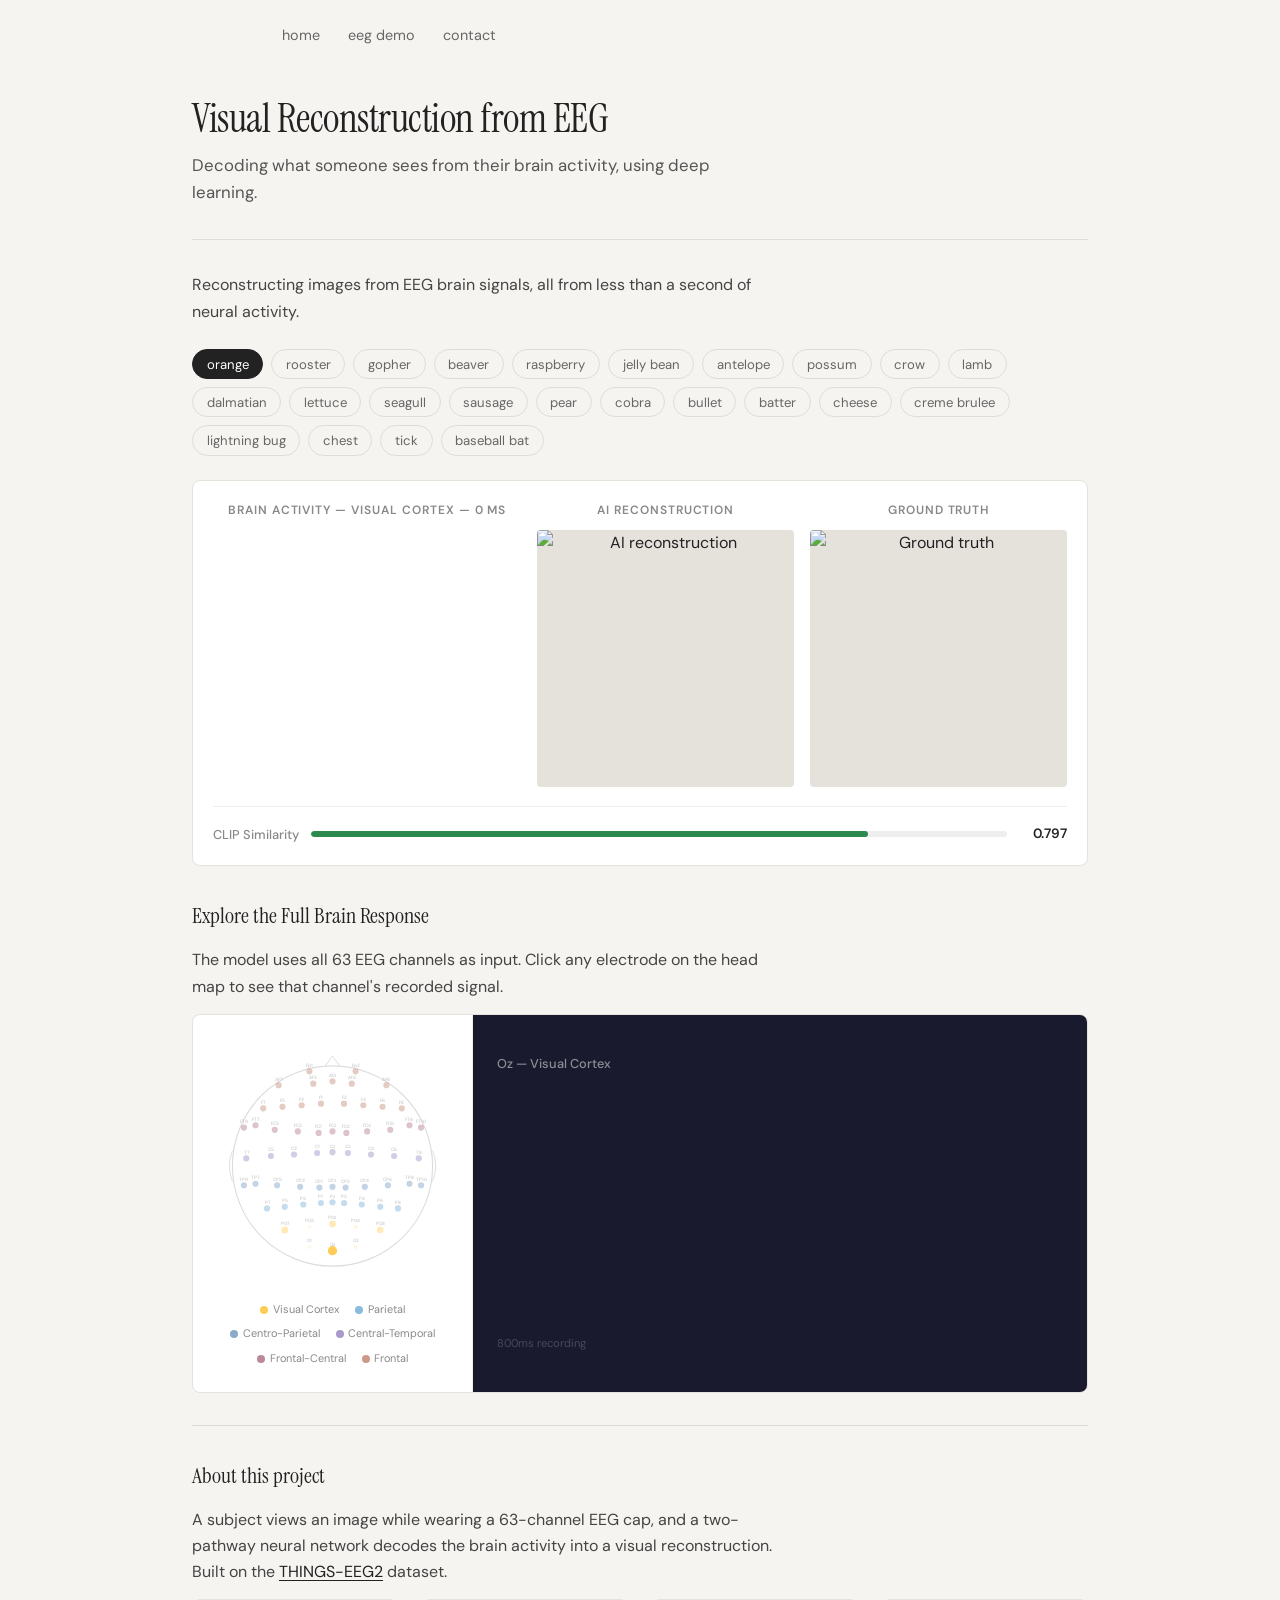
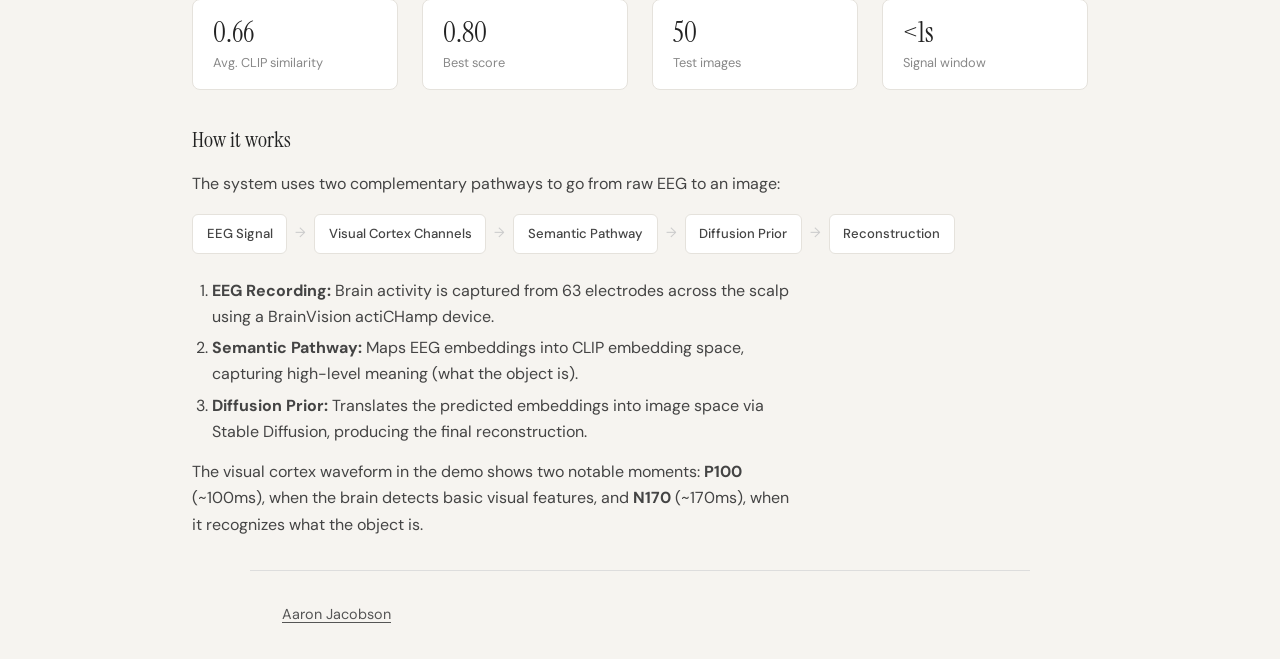
==== eeg-demo.html @ 0d5bb98f "Revert "Three-sentence intro: context and demo in one breath" This reverts commit fc81e423c2cfd35213" ====
<!DOCTYPE html>
<html lang="en">
<head>
  <meta charset="UTF-8">
  <meta name="viewport" content="width=device-width, initial-scale=1.0">
  <title>EEG Demo -- Aaron Jacobson</title>
  <link rel="stylesheet" href="style.css">
  <link rel="preconnect" href="https://fonts.googleapis.com">
  <link rel="preconnect" href="https://fonts.gstatic.com" crossorigin>
  <link href="https://fonts.googleapis.com/css2?family=Instrument+Serif&family=DM+Sans:wght@400;500;600&display=swap" rel="stylesheet">
  <style>
    main { max-width: 960px; }
    .eeg-intro { max-width: 560px; margin-bottom: 1.5rem; }
    .eeg-intro p { font-size: 1rem; color: #444; margin-bottom: 0.85rem; }
    .pipeline-label { font-family: "DM Sans", system-ui, sans-serif; font-size: 0.75rem; font-weight: 600; text-transform: uppercase; letter-spacing: 0.08em; color: #888; margin-bottom: 0.5rem; }
    .sample-nav { display: flex; gap: 0.5rem; flex-wrap: wrap; margin-bottom: 1.5rem; }
    .sample-btn { background: none; border: 1px solid #ddd; border-radius: 100px; padding: 0.35rem 0.85rem; font-family: "DM Sans", system-ui, sans-serif; font-size: 0.82rem; color: #666; cursor: pointer; transition: all 0.2s; }
    .sample-btn:hover { border-color: #aaa; color: #222; }
    .sample-btn.active { background: #222; border-color: #222; color: #fff; }
    .demo-card { background: #fff; border: 1px solid #e5e2dc; border-radius: 8px; padding: 1.25rem; margin-bottom: 1.5rem; }
    .demo-pipeline { display: grid; grid-template-columns: 1.2fr 1fr 1fr; gap: 1rem; align-items: start; }
    .demo-step { text-align: center; }
    .demo-step .pipeline-label { margin-bottom: 0.6rem; }
    .demo-step img { width: 100%; aspect-ratio: 1; object-fit: cover; border-radius: 4px; background: #e5e2dc; }
    .brain-canvas { width: 100%; height: 260px; display: block; border-radius: 4px; }
    .score-row { display: flex; align-items: center; gap: 0.75rem; margin-top: 1rem; padding-top: 1rem; border-top: 1px solid #eee; }
    .score-label { font-size: 0.8rem; font-weight: 500; color: #888; white-space: nowrap; }
    .score-bar-bg { flex: 1; height: 6px; background: #eee; border-radius: 3px; overflow: hidden; }
    .score-bar-fill { height: 100%; border-radius: 3px; transition: width 0.5s ease; }
    .score-value { font-size: 0.85rem; font-weight: 600; color: #222; font-variant-numeric: tabular-nums; min-width: 3rem; text-align: right; }
    .stats-row { display: flex; gap: 1.5rem; margin-bottom: 1.5rem; flex-wrap: wrap; }
    .stat-card { background: #fff; border: 1px solid #e5e2dc; border-radius: 8px; padding: 1rem 1.25rem; flex: 1; min-width: 140px; }
    .stat-number { font-family: "Instrument Serif", Georgia, serif; font-size: 1.75rem; color: #222; line-height: 1.2; }
    .stat-desc { font-size: 0.8rem; color: #888; margin-top: 0.15rem; }
    .pipeline-diagram { display: flex; align-items: center; gap: 0.5rem; margin: 1rem 0 1.5rem; flex-wrap: wrap; }
    .pipeline-node { background: #fff; border: 1px solid #e5e2dc; border-radius: 6px; padding: 0.5rem 0.85rem; font-size: 0.82rem; color: #444; font-weight: 500; }
    .pipeline-arrow { color: #ccc; font-size: 0.85rem; }

    /* Explorer flash transition */
    .explorer-card { transition: opacity 0.3s ease; }
    .explorer-card.flash { opacity: 0.5; }

    /* Explorer section */
    .explorer-card { background: #fff; border: 1px solid #e5e2dc; border-radius: 8px; overflow: hidden; }
    .explorer-layout { display: grid; grid-template-columns: 280px 1fr; min-height: 360px; }
    .explorer-head { padding: 1.5rem; display: flex; flex-direction: column; align-items: center; justify-content: center; border-right: 1px solid #eee; }
    .explorer-head svg { width: 100%; max-width: 240px; }
    .explorer-legend { margin-top: 1rem; display: flex; flex-wrap: wrap; gap: 0.4rem 1rem; justify-content: center; }
    .legend-item { display: flex; align-items: center; gap: 0.3rem; font-size: 0.68rem; color: #888; }
    .legend-dot { width: 8px; height: 8px; border-radius: 50%; display: inline-block; }
    .explorer-wave { background: #1a1a2e; padding: 1.25rem 1.5rem; display: flex; flex-direction: column; justify-content: center; }
    .explorer-wave-label { color: rgba(255,255,255,0.5); font-family: "DM Sans", system-ui, sans-serif; font-size: 0.8rem; font-weight: 500; margin-bottom: 0.75rem; }
    .explorer-wave-sub { color: rgba(255,255,255,0.2); font-size: 0.7rem; margin-top: 0.5rem; }
    .electrode-dot { cursor: pointer; transition: all 0.15s; }
    .electrode-label-svg { font-family: "DM Sans", system-ui, sans-serif; font-size: 6px; fill: #bbb; pointer-events: none; text-anchor: middle; }

    @media (max-width: 700px) { .explorer-layout { grid-template-columns: 1fr; } .explorer-head { border-right: none; border-bottom: 1px solid #eee; } }
    @media (max-width: 600px) { .demo-pipeline { grid-template-columns: 1fr; gap: 1.25rem; } .stats-row { gap: 0.75rem; } }
  </style>
</head>
<body>

  <header>
    <nav>
      <a href="/">home</a>
      <a href="/eeg-demo">eeg demo</a>
      <a href="/contact">contact</a>
    </nav>
  </header>

  <main>
    <section class="project-header">
      <h1>Visual Reconstruction from EEG</h1>
      <p class="project-subtitle">Decoding what someone sees from their brain activity, using deep learning.</p>
    </section>

    <hr>

    <section class="project-body">
      <p class="project-subtitle" style="margin-bottom:1.5rem">
        Reconstructing images from EEG brain signals, all from less than a second of neural activity.
      </p>

      <div class="sample-nav" id="sampleNav"></div>

      <div class="demo-card">
        <div class="demo-pipeline">
          <div class="demo-step">
            <div class="pipeline-label">Brain Activity &mdash; Visual Cortex &mdash; <span id="playback-time">0 ms</span></div>
            <canvas class="brain-canvas" id="eegCanvas"></canvas>
          </div>
          <div class="demo-step">
            <div class="pipeline-label">AI Reconstruction</div>
            <img id="recon" src="" alt="AI reconstruction">
          </div>
          <div class="demo-step">
            <div class="pipeline-label">Ground Truth</div>
            <img id="gt" src="" alt="Ground truth">
          </div>
        </div>
        <div class="score-row">
          <span class="score-label">CLIP Similarity</span>
          <div class="score-bar-bg"><div class="score-bar-fill" id="scoreBar"></div></div>
          <span class="score-value" id="scoreValue">0.000</span>
        </div>
      </div>

      <h2>Explore the Full Brain Response</h2>
      <p>The model uses all 63 EEG channels as input. Click any electrode on the head map to see that channel's recorded signal.</p>

      <div class="explorer-card">
        <div class="explorer-layout">
          <div class="explorer-head">
            <svg viewBox="0 0 300 320" id="headSvg"></svg>
            <div class="explorer-legend">
              <div class="legend-item"><span class="legend-dot" style="background:#ffcc56"></span>Visual Cortex</div>
              <div class="legend-item"><span class="legend-dot" style="background:#88bbdd"></span>Parietal</div>
              <div class="legend-item"><span class="legend-dot" style="background:#88aacc"></span>Centro-Parietal</div>
              <div class="legend-item"><span class="legend-dot" style="background:#aa99cc"></span>Central-Temporal</div>
              <div class="legend-item"><span class="legend-dot" style="background:#bb8899"></span>Frontal-Central</div>
              <div class="legend-item"><span class="legend-dot" style="background:#cc9988"></span>Frontal</div>
            </div>
          </div>
          <div class="explorer-wave">
            <div class="explorer-wave-label" id="explorerLabel">Oz &mdash; Visual Cortex</div>
            <canvas id="explorerCanvas" style="width:100%;height:240px;"></canvas>
            <div class="explorer-wave-sub">800ms recording</div>
          </div>
        </div>
      </div>

      <hr>

      <h2>About this project</h2>
      <p>
        A subject views an image while wearing a 63-channel EEG cap, and a
        two-pathway neural network decodes the brain activity into a visual
        reconstruction. Built on the
        <a href="https://www.sciencedirect.com/science/article/pii/S1053811922008758">THINGS-EEG2</a> dataset.
      </p>

      <div class="stats-row">
        <div class="stat-card"><div class="stat-number">0.66</div><div class="stat-desc">Avg. CLIP similarity</div></div>
        <div class="stat-card"><div class="stat-number">0.80</div><div class="stat-desc">Best score</div></div>
        <div class="stat-card"><div class="stat-number">50</div><div class="stat-desc">Test images</div></div>
        <div class="stat-card"><div class="stat-number">&lt;1s</div><div class="stat-desc">Signal window</div></div>
      </div>

      <h2>How it works</h2>
      <p>The system uses two complementary pathways to go from raw EEG to an image:</p>
      <div class="pipeline-diagram">
        <span class="pipeline-node">EEG Signal</span>
        <span class="pipeline-arrow">&rarr;</span>
        <span class="pipeline-node">Visual Cortex Channels</span>
        <span class="pipeline-arrow">&rarr;</span>
        <span class="pipeline-node">Semantic Pathway</span>
        <span class="pipeline-arrow">&rarr;</span>
        <span class="pipeline-node">Diffusion Prior</span>
        <span class="pipeline-arrow">&rarr;</span>
        <span class="pipeline-node">Reconstruction</span>
      </div>
      <ol>
        <li><strong>EEG Recording:</strong> Brain activity is captured from 63 electrodes across the scalp using a BrainVision actiCHamp device.</li>
        <li><strong>Semantic Pathway:</strong> Maps EEG embeddings into CLIP embedding space, capturing high-level meaning (what the object is).</li>
        <li><strong>Diffusion Prior:</strong> Translates the predicted embeddings into image space via Stable Diffusion, producing the final reconstruction.</li>
      </ol>

      <p>
        The visual cortex waveform in the demo shows two notable moments:
        <strong>P100</strong> (~100ms), when the brain detects basic visual features,
        and <strong>N170</strong> (~170ms), when it recognizes what the object is.
      </p>

    </section>
  </main>

  <footer>
    <p><a href="/">Aaron Jacobson</a></p>
  </footer>

  <script>
    // ===== Sample data =====
    const REPO = "https://raw.githubusercontent.com/aaronjj908/eeg-demo/main/top50_1000";
    const samples = [
      { idx:"124", cat:"orange",     score:0.797, gtFile:"idx124_orange_GT.png",     reconFile:"idx124_orange_top1_clip0.797_sub-04.png" },
      { idx:"151", cat:"rooster",    score:0.794, gtFile:"idx151_rooster_GT.png",    reconFile:"idx151_rooster_top1_clip0.794_sub-01.png" },
      { idx:"086", cat:"gopher",     score:0.776, gtFile:"idx086_gopher_GT.png",     reconFile:"idx086_gopher_top1_clip0.776_sub-09.png" },
      { idx:"011", cat:"beaver",     score:0.757, gtFile:"idx011_beaver_GT.png",     reconFile:"idx011_beaver_top1_clip0.757_sub-05.png" },
      { idx:"147", cat:"raspberry",  score:0.752, gtFile:"idx147_raspberry_GT.png",  reconFile:"idx147_raspberry_top1_clip0.752_sub-08.png" },
      { idx:"100", cat:"jelly bean", score:0.743, gtFile:"idx100_jelly_bean_GT.png", reconFile:"idx100_jelly_bean_top1_clip0.743_sub-03.png" },
      { idx:"001", cat:"antelope",   score:0.743, gtFile:"idx001_antelope_GT.png",   reconFile:"idx001_antelope_top1_clip0.743_sub-09.png" },
      { idx:"141", cat:"possum",     score:0.742, gtFile:"idx141_possum_GT.png",     reconFile:"idx141_possum_top1_clip0.742_sub-04.png" },
      { idx:"057", cat:"crow",       score:0.731, gtFile:"idx057_crow_GT.png",       reconFile:"idx057_crow_top1_clip0.731_sub-01.png" },
      { idx:"105", cat:"lamb",       score:0.729, gtFile:"idx105_lamb_GT.png",       reconFile:"idx105_lamb_top1_clip0.729_sub-01.png" },
      { idx:"062", cat:"dalmatian",  score:0.713, gtFile:"idx062_dalmatian_GT.png",  reconFile:"idx062_dalmatian_top1_clip0.713_sub-04.png" },
      { idx:"108", cat:"lettuce",    score:0.706, gtFile:"idx108_lettuce_GT.png",    reconFile:"idx108_lettuce_top1_clip0.706_sub-03.png" },
      { idx:"160", cat:"seagull",    score:0.702, gtFile:"idx160_seagull_GT.png",    reconFile:"idx160_seagull_top1_clip0.702_sub-04.png" },
      { idx:"156", cat:"sausage",    score:0.697, gtFile:"idx156_sausage_GT.png",    reconFile:"idx156_sausage_top1_clip0.697_sub-03.png" },
      { idx:"130", cat:"pear",       score:0.693, gtFile:"idx130_pear_GT.png",       reconFile:"idx130_pear_top1_clip0.693_sub-04.png" },
      { idx:"045", cat:"cobra",      score:0.686, gtFile:"idx045_cobra_GT.png",      reconFile:"idx045_cobra_top1_clip0.686_sub-08.png" },
      { idx:"025", cat:"bullet",     score:0.684, gtFile:"idx025_bullet_GT.png",     reconFile:"idx025_bullet_top1_clip0.684_sub-03.png" },
      { idx:"010", cat:"batter",     score:0.679, gtFile:"idx010_batter_GT.png",     reconFile:"idx010_batter_top1_clip0.679_sub-04.png" },
      { idx:"037", cat:"cheese",     score:0.679, gtFile:"idx037_cheese_GT.png",     reconFile:"idx037_cheese_top1_clip0.679_sub-10.png" },
      { idx:"053", cat:"creme brulee", score:0.669, gtFile:"idx053_creme_brulee_GT.png", reconFile:"idx053_creme_brulee_top1_clip0.669_sub-08.png" },
      { idx:"109", cat:"lightning bug", score:0.662, gtFile:"idx109_lightning_bug_GT.png", reconFile:"idx109_lightning_bug_top1_clip0.662_sub-01.png" },
      { idx:"039", cat:"chest",       score:0.623, gtFile:"idx039_chest2_GT.png",      reconFile:"idx039_chest2_top1_clip0.623_sub-10.png" },
      { idx:"182", cat:"tick",        score:0.608, gtFile:"idx182_tick_GT.png",        reconFile:"idx182_tick_top1_clip0.608_sub-08.png" },
      { idx:"005", cat:"baseball bat", score:0.568, gtFile:"idx005_baseball_bat_GT.png", reconFile:"idx005_baseball_bat_top1_clip0.568_sub-07.png" },
    ];

    // ===== All 63 channels =====
    const ALL_CH = [
      {n:"Fp1",x:120,y:42,r:"Frontal"},{n:"Fp2",x:180,y:42,r:"Frontal"},
      {n:"AF7",x:80,y:60,r:"Frontal"},{n:"AF3",x:125,y:58,r:"Frontal"},{n:"AFz",x:150,y:55,r:"Frontal"},{n:"AF4",x:175,y:58,r:"Frontal"},{n:"AF8",x:220,y:60,r:"Frontal"},
      {n:"F7",x:60,y:90,r:"Frontal"},{n:"F5",x:85,y:88,r:"Frontal"},{n:"F3",x:110,y:86,r:"Frontal"},{n:"F1",x:135,y:84,r:"Frontal"},{n:"F2",x:165,y:84,r:"Frontal"},{n:"F4",x:190,y:86,r:"Frontal"},{n:"F6",x:215,y:88,r:"Frontal"},{n:"F8",x:240,y:90,r:"Frontal"},
      {n:"FT9",x:35,y:115,r:"Frontal-Central"},{n:"FT7",x:50,y:112,r:"Frontal-Central"},{n:"FC5",x:75,y:118,r:"Frontal-Central"},{n:"FC3",x:105,y:120,r:"Frontal-Central"},{n:"FC1",x:132,y:122,r:"Frontal-Central"},{n:"FCz",x:150,y:120,r:"Frontal-Central"},{n:"FC2",x:168,y:122,r:"Frontal-Central"},{n:"FC4",x:195,y:120,r:"Frontal-Central"},{n:"FC6",x:225,y:118,r:"Frontal-Central"},{n:"FT8",x:250,y:112,r:"Frontal-Central"},{n:"FT10",x:265,y:115,r:"Frontal-Central"},
      {n:"T7",x:38,y:155,r:"Central-Temporal"},{n:"C5",x:70,y:152,r:"Central-Temporal"},{n:"C3",x:100,y:150,r:"Central-Temporal"},{n:"C1",x:130,y:148,r:"Central-Temporal"},{n:"Cz",x:150,y:147,r:"Central-Temporal"},{n:"C2",x:170,y:148,r:"Central-Temporal"},{n:"C4",x:200,y:150,r:"Central-Temporal"},{n:"C6",x:230,y:152,r:"Central-Temporal"},{n:"T8",x:262,y:155,r:"Central-Temporal"},
      {n:"TP9",x:35,y:190,r:"Centro-Parietal"},{n:"TP7",x:50,y:188,r:"Centro-Parietal"},{n:"CP5",x:78,y:190,r:"Centro-Parietal"},{n:"CP3",x:108,y:192,r:"Centro-Parietal"},{n:"CP1",x:133,y:193,r:"Centro-Parietal"},{n:"CPz",x:150,y:192,r:"Centro-Parietal"},{n:"CP2",x:167,y:193,r:"Centro-Parietal"},{n:"CP4",x:192,y:192,r:"Centro-Parietal"},{n:"CP6",x:222,y:190,r:"Centro-Parietal"},{n:"TP8",x:250,y:188,r:"Centro-Parietal"},{n:"TP10",x:265,y:190,r:"Centro-Parietal"},
      {n:"P7",x:65,y:220,r:"Parietal"},{n:"P5",x:88,y:218,r:"Parietal"},{n:"P3",x:112,y:215,r:"Parietal"},{n:"P1",x:135,y:213,r:"Parietal"},{n:"Pz",x:150,y:212,r:"Parietal"},{n:"P2",x:165,y:213,r:"Parietal"},{n:"P4",x:188,y:215,r:"Parietal"},{n:"P6",x:212,y:218,r:"Parietal"},{n:"P8",x:235,y:220,r:"Parietal"},
      {n:"PO7",x:88,y:248,r:"Visual Cortex"},{n:"PO3",x:120,y:244,r:"Visual Cortex"},{n:"POz",x:150,y:240,r:"Visual Cortex"},{n:"PO4",x:180,y:244,r:"Visual Cortex"},{n:"PO8",x:212,y:248,r:"Visual Cortex"},
      {n:"O1",x:120,y:270,r:"Visual Cortex"},{n:"Oz",x:150,y:275,r:"Visual Cortex"},{n:"O2",x:180,y:270,r:"Visual Cortex"}
    ];
    const RC={"Frontal":"#cc9988","Frontal-Central":"#bb8899","Central-Temporal":"#aa99cc","Centro-Parietal":"#88aacc","Parietal":"#88bbdd","Visual Cortex":"#ffcc56"};
    const vcChannels = ALL_CH.filter(c=>c.r==="Visual Cortex");

    // ===== Real EEG data =====
    let eegData = null; // loaded async
    let chNames = []; // channel name order from JSON

    // Interpolate real data: given channel index and fractional position (0-1), return value
    function getSignal(sampleIdx, chIdx, frac) {
      if (!eegData) return 0;
      const s = samples[currentSample];
      const data = eegData.samples[String(parseInt(s.idx))];
      if (!data || !data[chIdx]) return 0;
      const arr = data[chIdx];
      const pos = frac * (arr.length - 1);
      const i = Math.floor(pos);
      const t = pos - i;
      if (i >= arr.length - 1) return arr[arr.length - 1];
      return arr[i] * (1 - t) + arr[i + 1] * t;
    }

    // Get signal by channel name
    function getSignalByName(chName, frac) {
      const idx = chNames.indexOf(chName);
      if (idx === -1) return 0;
      return getSignal(currentSample, idx, frac);
    }

    // Find max amplitude across a sample for normalization
    function getMaxAmp(sampleIdx) {
      const s = samples[sampleIdx];
      if (!eegData || !eegData.samples[String(parseInt(s.idx))]) return 1;
      const data = eegData.samples[String(parseInt(s.idx))];
      let max = 0;
      for (let ch = 0; ch < data.length; ch++) {
        for (let i = 0; i < data[ch].length; i++) {
          max = Math.max(max, Math.abs(data[ch][i]));
        }
      }
      return max || 1;
    }

    function scoreColor(s){return s>=.7?"#2d8a4e":s>=.5?"#b58a1b":"#c0392b";}

    // ===== Sample nav + state =====
    let currentSample=0, playbackStart=0;
    const nav=document.getElementById("sampleNav");
    samples.forEach((s,i)=>{const btn=document.createElement("button");btn.className="sample-btn";btn.textContent=s.cat;btn.onclick=()=>showSample(i);nav.appendChild(btn);});

    function showSample(index){
      currentSample=index; playbackStart=0; // restart playback
      const s=samples[index];
      document.getElementById("recon").src=`${REPO}/${s.reconFile}`;
      document.getElementById("gt").src=`${REPO}/${s.gtFile}`;
      document.getElementById("scoreValue").textContent=s.score.toFixed(3);
      const bar=document.getElementById("scoreBar");bar.style.width=Math.round(s.score*100)+"%";bar.style.background=scoreColor(s.score);
      document.querySelectorAll(".sample-btn").forEach((b,i)=>b.classList.toggle("active",i===index));
      // Flash explorer card
      const card=document.querySelector(".explorer-card");
      card.classList.add("flash");
      setTimeout(()=>card.classList.remove("flash"),300);
    }
    showSample(0);

    // ===== Playback canvas (visual cortex) =====
    const cv=document.getElementById('eegCanvas');
    const timeLabel=document.getElementById('playback-time');
    const PLAY_DUR=2500, PAUSE_DUR=1500;

    // ===== Explorer =====
    const cvExp=document.getElementById('explorerCanvas');
    const expLabel=document.getElementById('explorerLabel');
    let activeElectrode="Oz";

    // Build head SVG
    const svg=document.getElementById('headSvg');
    const ns="http://www.w3.org/2000/svg";
    [{tag:"circle",a:{cx:150,cy:165,r:130,fill:"none",stroke:"#ddd","stroke-width":1.5}},
     {tag:"path",a:{d:"M140 36 L150 22 L160 36",fill:"none",stroke:"#ddd","stroke-width":1.2}},
     {tag:"path",a:{d:"M20 145 Q12 165 20 185",fill:"none",stroke:"#ddd","stroke-width":1.2}},
     {tag:"path",a:{d:"M280 145 Q288 165 280 185",fill:"none",stroke:"#ddd","stroke-width":1.2}}
    ].forEach(e=>{const el=document.createElementNS(ns,e.tag);Object.entries(e.a).forEach(([k,v])=>el.setAttribute(k,v));svg.appendChild(el);});

    ALL_CH.forEach(ch=>{
      const dot=document.createElementNS(ns,"circle");
      dot.setAttribute("cx",ch.x);dot.setAttribute("cy",ch.y);
      dot.setAttribute("r",ch.n===activeElectrode?6:4);
      dot.setAttribute("fill",RC[ch.r]);
      dot.setAttribute("opacity",ch.n===activeElectrode?"1":"0.5");
      dot.classList.add("electrode-dot");dot.dataset.name=ch.n;dot.dataset.region=ch.r;
      dot.addEventListener("mouseenter",()=>{if(ch.n!==activeElectrode){dot.setAttribute("r","5.5");dot.setAttribute("opacity","0.85");}});
      dot.addEventListener("mouseleave",()=>{if(ch.n!==activeElectrode){dot.setAttribute("r","4");dot.setAttribute("opacity","0.5");}});
      dot.addEventListener("click",()=>{
        activeElectrode=ch.n;expLabel.innerHTML=`${ch.n} &mdash; ${ch.r}`;
        svg.querySelectorAll('.electrode-dot').forEach(d=>{const a=d.dataset.name===ch.n;d.setAttribute("r",a?6:4);d.setAttribute("opacity",a?"1":"0.5");});
      });
      svg.appendChild(dot);
      const lbl=document.createElementNS(ns,"text");lbl.setAttribute("x",ch.x);lbl.setAttribute("y",ch.y-6);lbl.classList.add("electrode-label-svg");lbl.textContent=ch.n;svg.appendChild(lbl);
    });

    // Pulse visual cortex dots
    (function pulse(now){const t=now/1000;svg.querySelectorAll('.electrode-dot').forEach(d=>{
      if(d.dataset.region==="Visual Cortex"&&d.dataset.name!==activeElectrode){
        d.setAttribute("r",3.5+Math.sin(t*3+parseFloat(d.getAttribute("cx"))*.1)*1);
        d.setAttribute("opacity",0.3+Math.sin(t*3+parseFloat(d.getAttribute("cx"))*.1)*.15);
        d.setAttribute("fill",RC["Visual Cortex"]);
      }
    });requestAnimationFrame(pulse);})(performance.now());

    // ===== Main draw loop =====
    function draw(now){
      if(!eegData){requestAnimationFrame(draw);return;}
      if(!playbackStart)playbackStart=now;
      const elapsed=now-playbackStart;
      const cyclePos=elapsed%(PLAY_DUR+PAUSE_DUR);
      const prog=Math.min(cyclePos/PLAY_DUR,1);
      timeLabel.textContent=prog<1?`${Math.round(prog*800)} ms`:'800 ms';
      const maxAmp=getMaxAmp(currentSample);

      // ---- Playback canvas (visual cortex, real data) ----
      const dpr=window.devicePixelRatio||1;
      const rc=cv.getBoundingClientRect();cv.width=rc.width*dpr;cv.height=rc.height*dpr;
      const x=cv.getContext('2d');x.scale(dpr,dpr);const W=rc.width,H=rc.height;
      const n=vcChannels.length,cH=H/n;
      x.fillStyle="#1a1a2e";x.fillRect(0,0,W,H);
      const drawLimit=Math.floor(W*prog);

      for(let i=0;i<n;i++){
        const ch=vcChannels[i];
        const chIdx=chNames.indexOf(ch.n);if(chIdx===-1)continue;
        const yC=cH*i+cH/2,a=cH/2-2;
        x.strokeStyle="rgba(255,255,255,0.05)";x.lineWidth=.5;x.beginPath();x.moveTo(0,cH*(i+1));x.lineTo(W,cH*(i+1));x.stroke();
        x.fillStyle="rgba(255,255,255,0.3)";x.font=`${Math.max(7,Math.min(10,cH*.4))}px "DM Sans",sans-serif`;x.fillText(ch.n,4,yC-a+Math.max(8,cH*.35));
        x.strokeStyle=RC["Visual Cortex"];x.lineWidth=1.2;x.beginPath();
        for(let p=0;p<drawLimit;p++){const frac=p/W;const v=getSignal(currentSample,chIdx,frac)/maxAmp;const y=yC+v*a;p===0?x.moveTo(p,y):x.lineTo(p,y);}
        x.stroke();
        [{px:W*.125,frac:.125,c:"255,220,100"},{px:W*.2125,frac:.2125,c:"255,150,80"}].forEach(m=>{
          if(drawLimit>m.px){const dist=Math.abs(drawLimit-m.px)/W,gi=Math.exp(-Math.pow(dist/.04,2));
            if(gi>.05){const pv=getSignal(currentSample,chIdx,m.frac)/maxAmp,py=yC+pv*a;
              const g=x.createRadialGradient(m.px,py,0,m.px,py,14);g.addColorStop(0,`rgba(${m.c},${gi*.7})`);g.addColorStop(1,`rgba(${m.c},0)`);x.fillStyle=g;x.fillRect(m.px-14,py-14,28,28);}}
        });
      }
      if(prog<1){x.strokeStyle="rgba(255,255,255,0.4)";x.lineWidth=1;x.beginPath();x.moveTo(drawLimit,0);x.lineTo(drawLimit,H);x.stroke();
        const cg=x.createLinearGradient(drawLimit-8,0,drawLimit+2,0);cg.addColorStop(0,"rgba(255,255,255,0)");cg.addColorStop(1,"rgba(255,255,255,0.05)");x.fillStyle=cg;x.fillRect(drawLimit-8,0,10,H);}
      [{px:W*.125,l:"P100",c:"255,220,100"},{px:W*.2125,l:"N170",c:"255,150,80"}].forEach(m=>{
        if(drawLimit>m.px){x.strokeStyle=`rgba(${m.c},.2)`;x.lineWidth=1;x.setLineDash([2,2]);x.beginPath();x.moveTo(m.px,0);x.lineTo(m.px,H);x.stroke();x.setLineDash([]);
          x.fillStyle=`rgba(${m.c},.5)`;x.font=`bold 8px "DM Sans",sans-serif`;x.textAlign="center";x.fillText(m.l,m.px,9);x.textAlign="start";}
      });
      x.fillStyle="rgba(255,255,255,0.15)";x.font=`8px "DM Sans",sans-serif`;x.fillText("0ms",4,H-2);x.textAlign="end";x.fillText("800ms",W-4,H-2);x.textAlign="start";

      // ---- Explorer canvas (single electrode, real data) ----
      const rc2=cvExp.getBoundingClientRect();cvExp.width=rc2.width*dpr;cvExp.height=rc2.height*dpr;
      const x2=cvExp.getContext('2d');x2.scale(dpr,dpr);const W2=rc2.width,H2=rc2.height;
      const eChIdx=chNames.indexOf(activeElectrode);
      if(eChIdx!==-1){
        const eCh=ALL_CH.find(c=>c.n===activeElectrode);const col2=eCh?RC[eCh.r]:"#888";
        x2.fillStyle="#1a1a2e";x2.fillRect(0,0,W2,H2);const yC2=H2/2,a2=H2/2-16;
        x2.strokeStyle="rgba(255,255,255,0.04)";x2.lineWidth=.5;x2.beginPath();x2.moveTo(0,yC2);x2.lineTo(W2,yC2);x2.stroke();
        x2.strokeStyle=col2;x2.lineWidth=2;x2.beginPath();
        for(let p=0;p<W2;p++){const frac=p/W2;const v=getSignal(currentSample,eChIdx,frac)/maxAmp;const y=yC2+v*a2;p===0?x2.moveTo(p,y):x2.lineTo(p,y);}
        x2.stroke();x2.lineTo(W2,yC2);x2.lineTo(0,yC2);x2.closePath();x2.globalAlpha=.08;x2.fillStyle=col2;x2.fill();x2.globalAlpha=1;
        x2.fillStyle="rgba(255,255,255,0.15)";x2.font=`8px "DM Sans",sans-serif`;x2.fillText("0ms",4,H2-3);x2.textAlign="end";x2.fillText("800ms",W2-4,H2-3);x2.textAlign="start";
      }

      requestAnimationFrame(draw);
    }

    // Load real EEG data then start rendering
    fetch("https://raw.githubusercontent.com/aaronjj908/eeg-demo/main/eeg_data.json")
      .then(r=>r.json())
      .then(data=>{
        eegData=data;
        chNames=data.ch_names;
        requestAnimationFrame(draw);
      });
  </script>

</body>
</html>
---- style.css ----
*,
*::before,
*::after {
  margin: 0;
  padding: 0;
  box-sizing: border-box;
}

html {
  scroll-behavior: smooth;
}

body {
  font-family: "DM Sans", system-ui, sans-serif;
  background: #f6f4f0;
  color: #222;
  line-height: 1.65;
  -webkit-font-smoothing: antialiased;
}

h1, h2 {
  font-family: "Instrument Serif", Georgia, serif;
  font-weight: 400;
}

a {
  color: #222;
  text-decoration: underline;
  text-decoration-thickness: 1px;
  text-underline-offset: 3px;
}

a:hover {
  text-decoration-thickness: 2px;
}

img {
  display: block;
  max-width: 100%;
}

/* nav */

header {
  padding: 1.5rem 0 0;
}

nav {
  max-width: 780px;
  margin: 0 auto;
  padding: 0 2rem;
  display: flex;
  gap: 1.75rem;
}

nav a {
  font-size: 0.9rem;
  color: #666;
  text-decoration: none;
}

nav a:hover {
  color: #222;
}

/* main */

main {
  max-width: 780px;
  margin: 0 auto;
  padding: 0 2rem;
}

hr {
  border: none;
  border-top: 1px solid #ddd;
  margin: 2rem 0;
}

section {
  scroll-margin-top: 2rem;
}

/* name */

.name {
  padding-top: 2.5rem;
  font-size: 2.5rem;
  line-height: 1.1;
  letter-spacing: -0.5px;
  margin-bottom: 0.4rem;
}

.tagline {
  font-size: 1.05rem;
  color: #555;
  margin-bottom: 1.25rem;
}

/* photo */

.photo {
  width: 300px;
}

.photo img {
  width: 100%;
  border-radius: 4px;
}

.photo figcaption {
  margin-top: 0.4rem;
  font-size: 0.85rem;
  font-weight: 500;
  color: #444;
}

/* videos */

#videos h2 {
  font-size: 1.75rem;
  margin-bottom: 1rem;
}

.video {
  display: flex;
  gap: 1.25rem;
  align-items: start;
  margin-bottom: 1.25rem;
  padding-bottom: 1.25rem;
  border-bottom: 1px solid #e8e5e0;
}

.video:last-child {
  margin-bottom: 0;
  padding-bottom: 0;
  border-bottom: none;
}

.video-wrap {
  position: relative;
  flex-shrink: 0;
  width: 300px;
  padding-top: 168.75px;
  background: #e5e2dc;
  border-radius: 3px;
  overflow: hidden;
}

.video-wrap iframe {
  position: absolute;
  top: 0;
  left: 0;
  width: 100%;
  height: 100%;
  border: none;
}

.video-placeholder {
  position: absolute;
  inset: 0;
}

.video-info {
  flex: 1;
  min-width: 0;
}

.video-info h3 {
  font-family: "DM Sans", system-ui, sans-serif;
  font-size: 1rem;
  font-weight: 500;
  margin-bottom: 0.3rem;
}

.video-info p {
  font-size: 0.9rem;
  color: #555;
  line-height: 1.6;
}

/* project page */

.project-header {
  padding-top: 3rem;
}

.project-header h1 {
  font-size: 2.5rem;
  line-height: 1.1;
  letter-spacing: -0.5px;
  margin-bottom: 0.75rem;
}

.project-subtitle {
  font-size: 1.05rem;
  color: #555;
  max-width: 560px;
}

.project-body h2 {
  font-size: 1.4rem;
  margin-bottom: 0.75rem;
  margin-top: 2rem;
}

.project-body h2:first-child {
  margin-top: 0;
}

.project-body p {
  font-size: 1rem;
  color: #444;
  max-width: 600px;
  margin-bottom: 0.85rem;
}

.project-body ol,
.project-body ul {
  margin-left: 1.25rem;
  margin-bottom: 0.85rem;
  max-width: 600px;
}

.project-body li {
  font-size: 1rem;
  color: #444;
  margin-bottom: 0.3rem;
}

.project-media {
  position: relative;
  padding-top: 56.25%;
  background: #e5e2dc;
  border-radius: 3px;
  overflow: hidden;
  margin-bottom: 0.75rem;
}

.project-media iframe {
  position: absolute;
  top: 0;
  left: 0;
  width: 100%;
  height: 100%;
  border: none;
}

.media-placeholder {
  position: absolute;
  inset: 0;
  display: flex;
  align-items: center;
  justify-content: center;
  font-size: 0.9rem;
  color: #999;
}

/* footer */

footer {
  max-width: 780px;
  margin: 0 auto;
  padding: 2rem 2rem;
  border-top: 1px solid #ddd;
  margin-top: 2rem;
  font-size: 0.9rem;
}

footer a {
  color: #555;
}

footer a:hover {
  color: #222;
}

/* responsive */

@media (max-width: 600px) {
  .name {
    font-size: 2rem;
    padding-top: 2rem;
    margin-bottom: 1rem;
  }

  .photo {
    width: 240px;
  }

  hr {
    margin: 1.5rem 0;
  }

  .video {
    flex-direction: column;
  }

  .video-wrap {
    width: 100%;
    padding-top: 56.25%;
  }
}
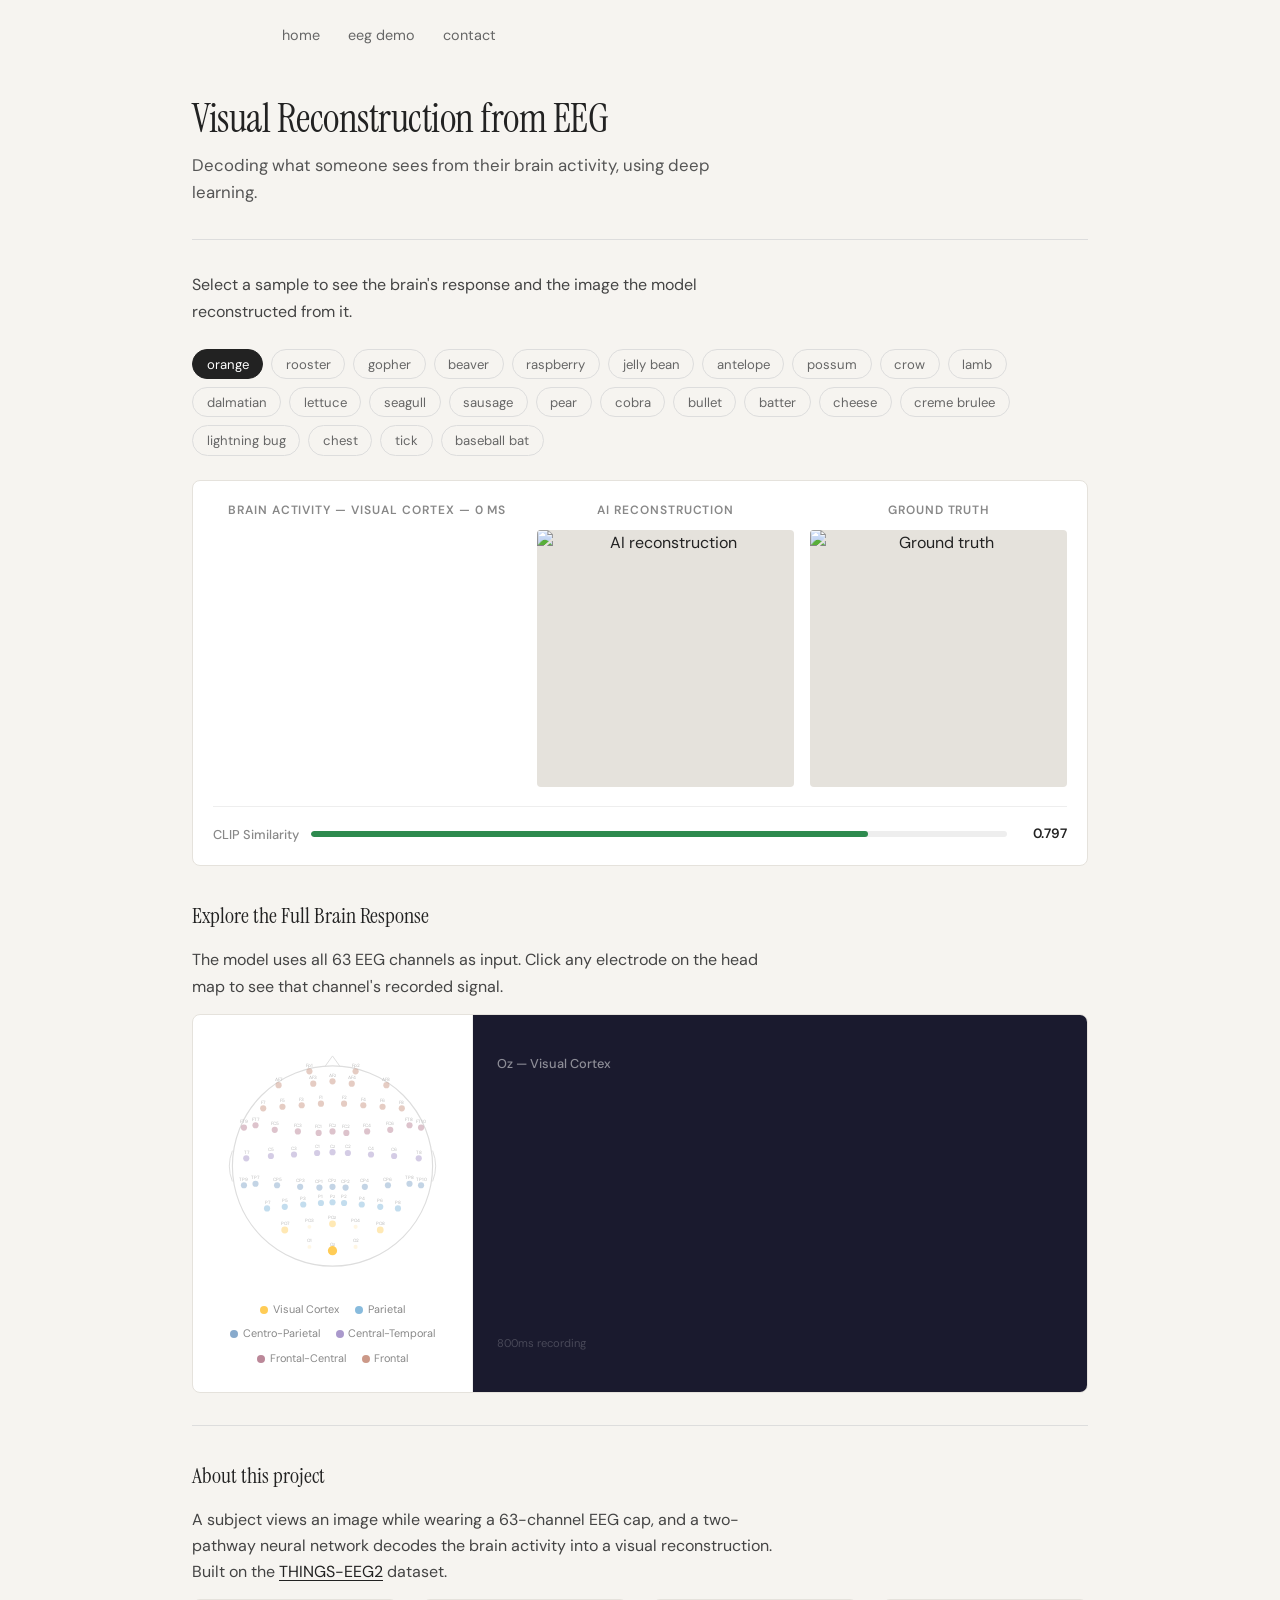
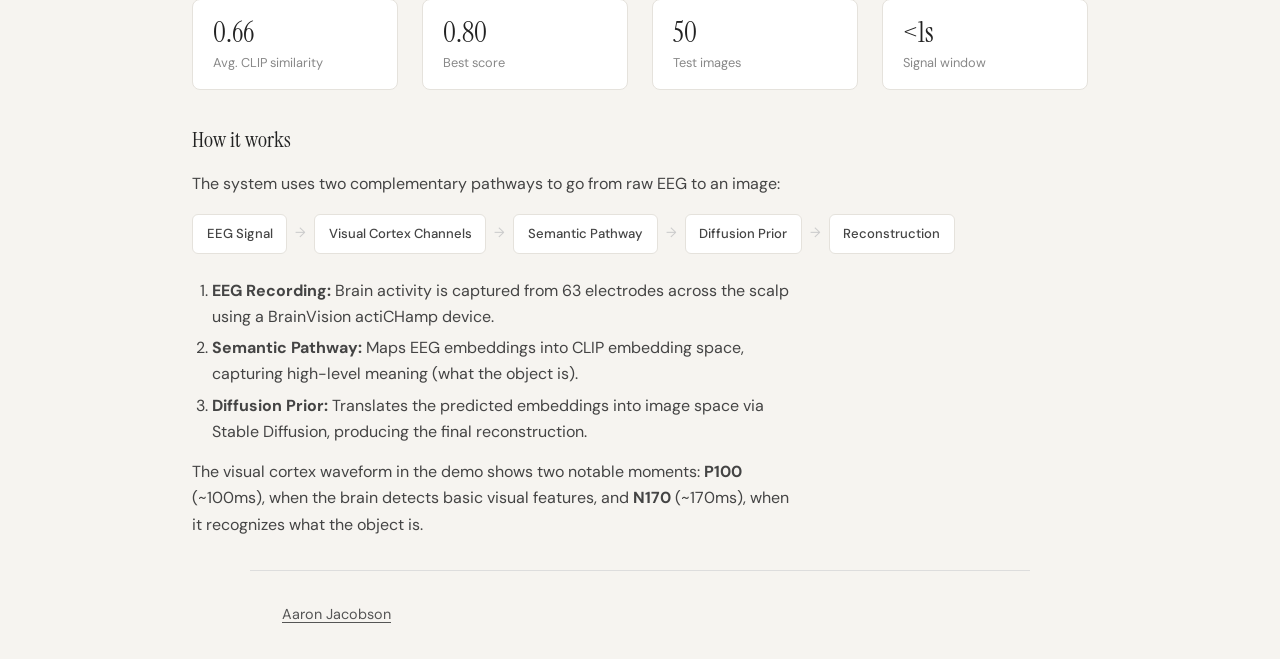
==== commit 6e0cb20b: "Improve second subtitle to bridge into demo Co-Authored-By: Claude Opus 4.6 (1M context) <noreply@an" ====
--- a/eeg-demo.html
+++ b/eeg-demo.html
@@ -78,7 +78,7 @@
 
     <section class="project-body">
       <p class="project-subtitle" style="margin-bottom:1.5rem">
-        Reconstructing images from EEG brain signals, all from less than a second of neural activity.
+        Select a sample to see the brain's response and the image the model reconstructed from it.
       </p>
 
       <div class="sample-nav" id="sampleNav"></div>
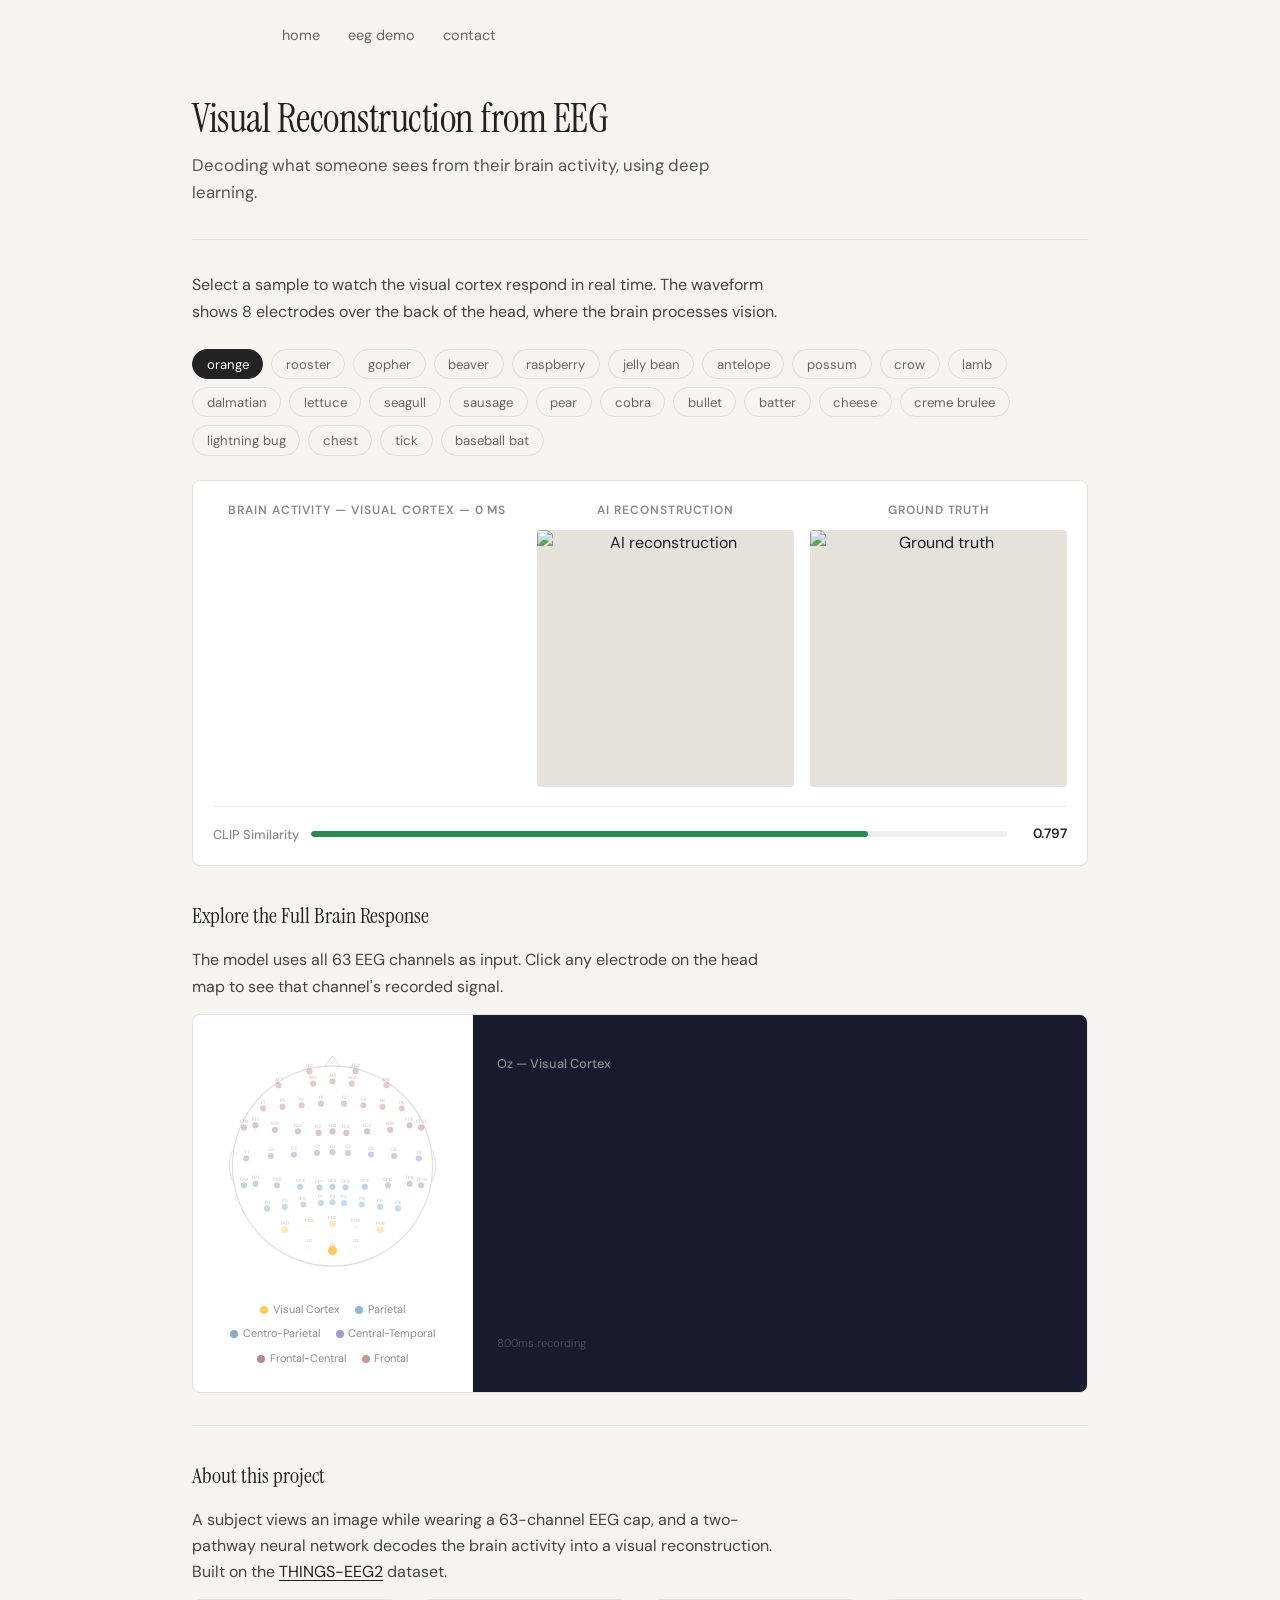
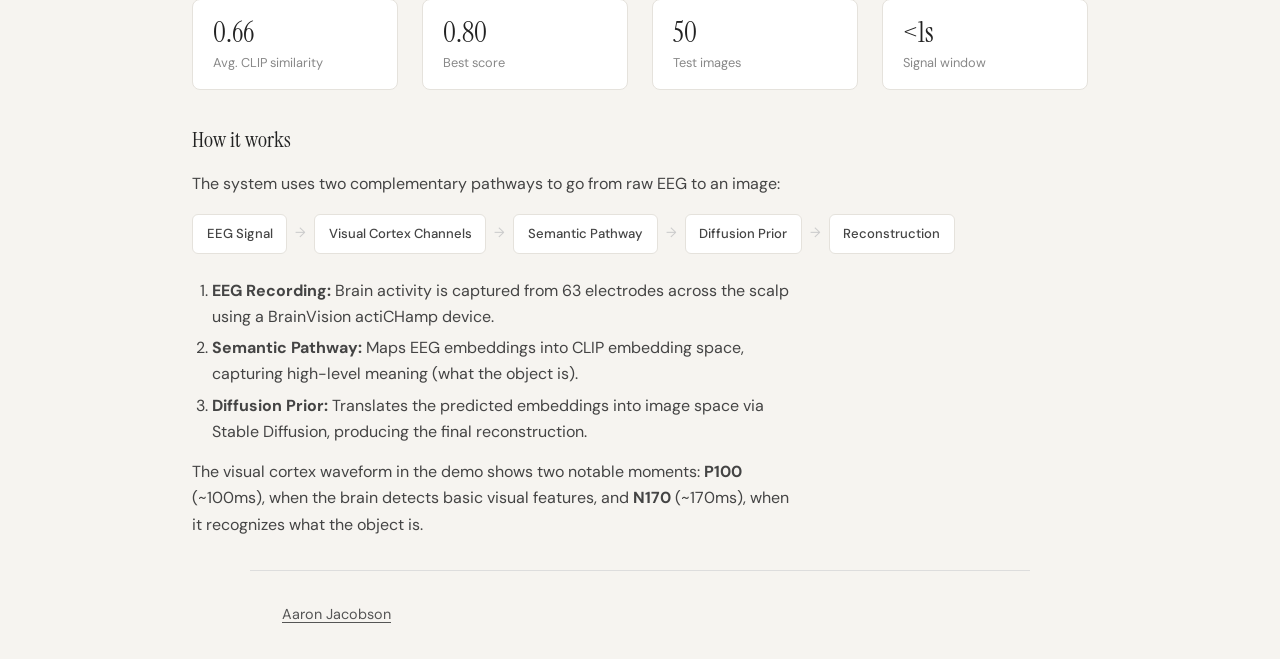
==== commit 7f800611: "More descriptive subtitle bridging into demo Co-Authored-By: Claude Opus 4.6 (1M context) <noreply@a" ====
--- a/eeg-demo.html
+++ b/eeg-demo.html
@@ -78,7 +78,9 @@
 
     <section class="project-body">
       <p class="project-subtitle" style="margin-bottom:1.5rem">
-        Select a sample to see the brain's response and the image the model reconstructed from it.
+        Select a sample to watch the visual cortex respond in real time.
+        The waveform shows 8 electrodes over the back of the head, where
+        the brain processes vision.
       </p>
 
       <div class="sample-nav" id="sampleNav"></div>
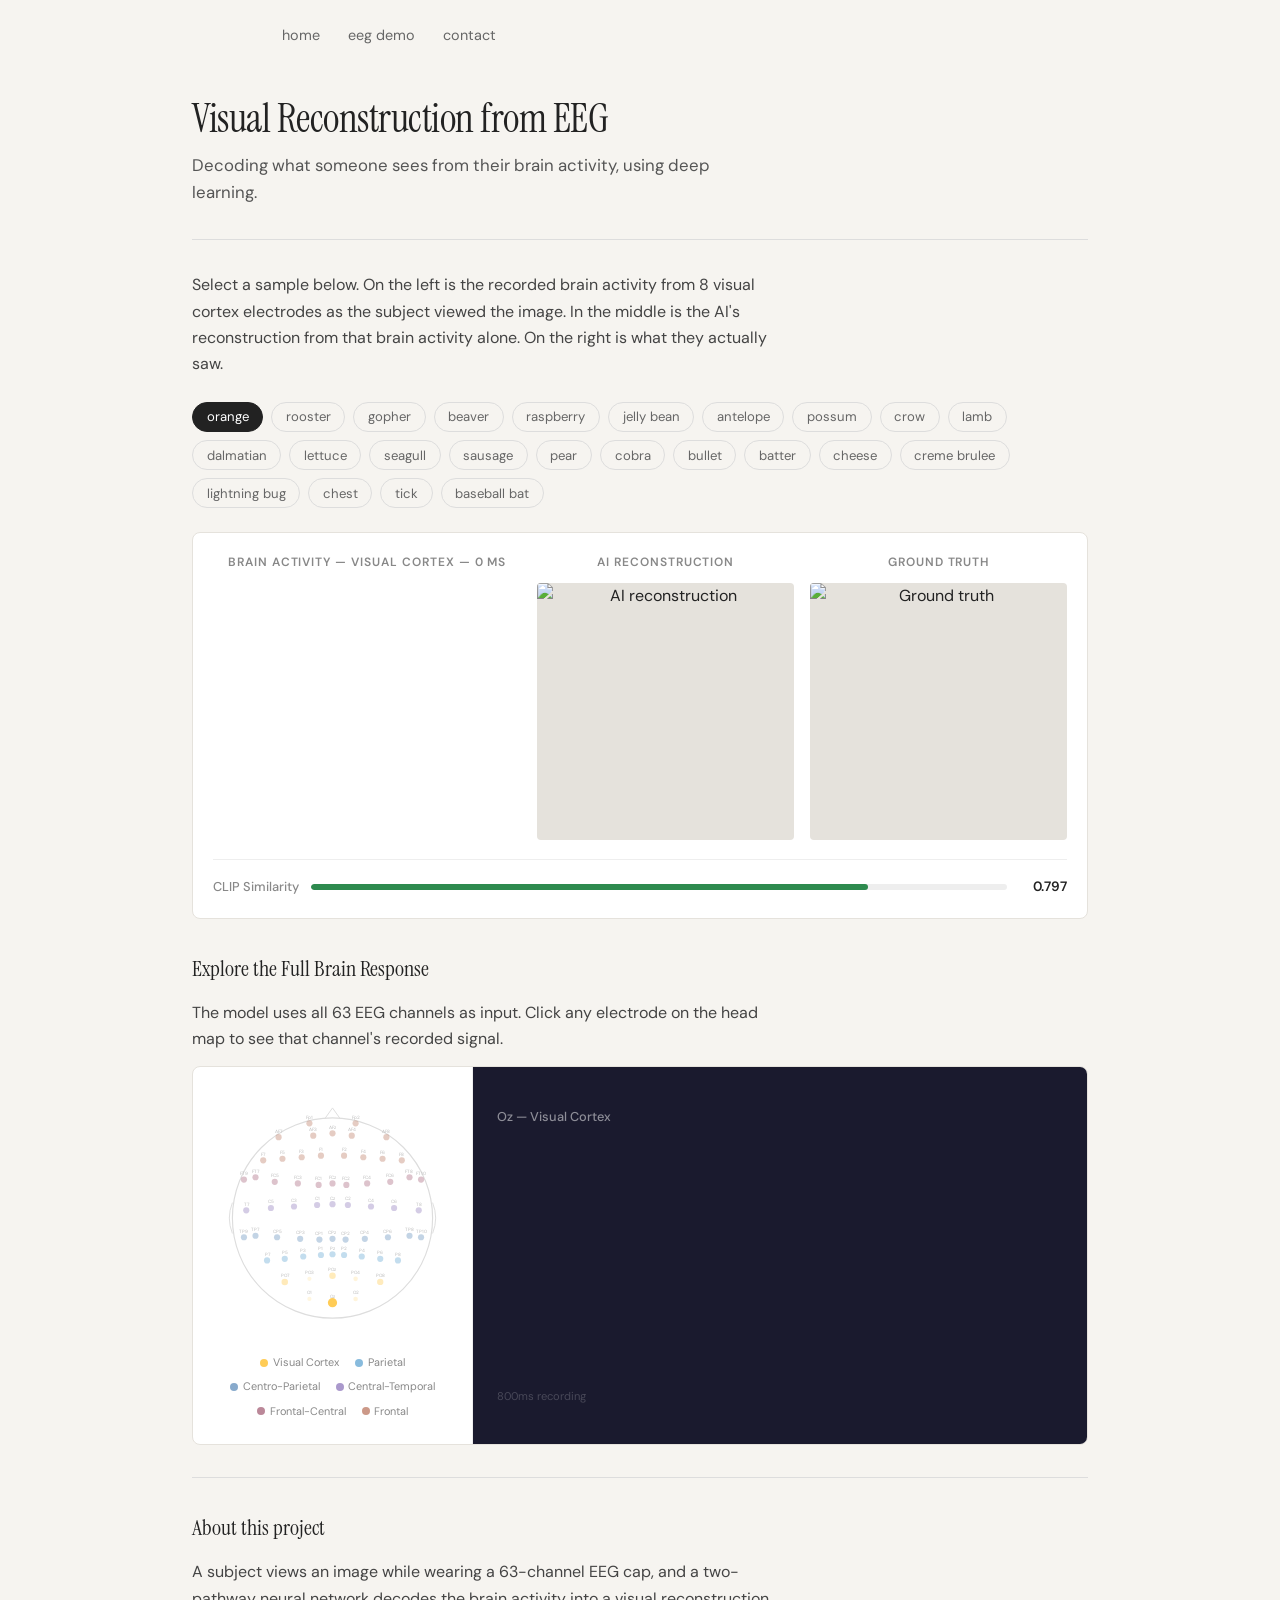
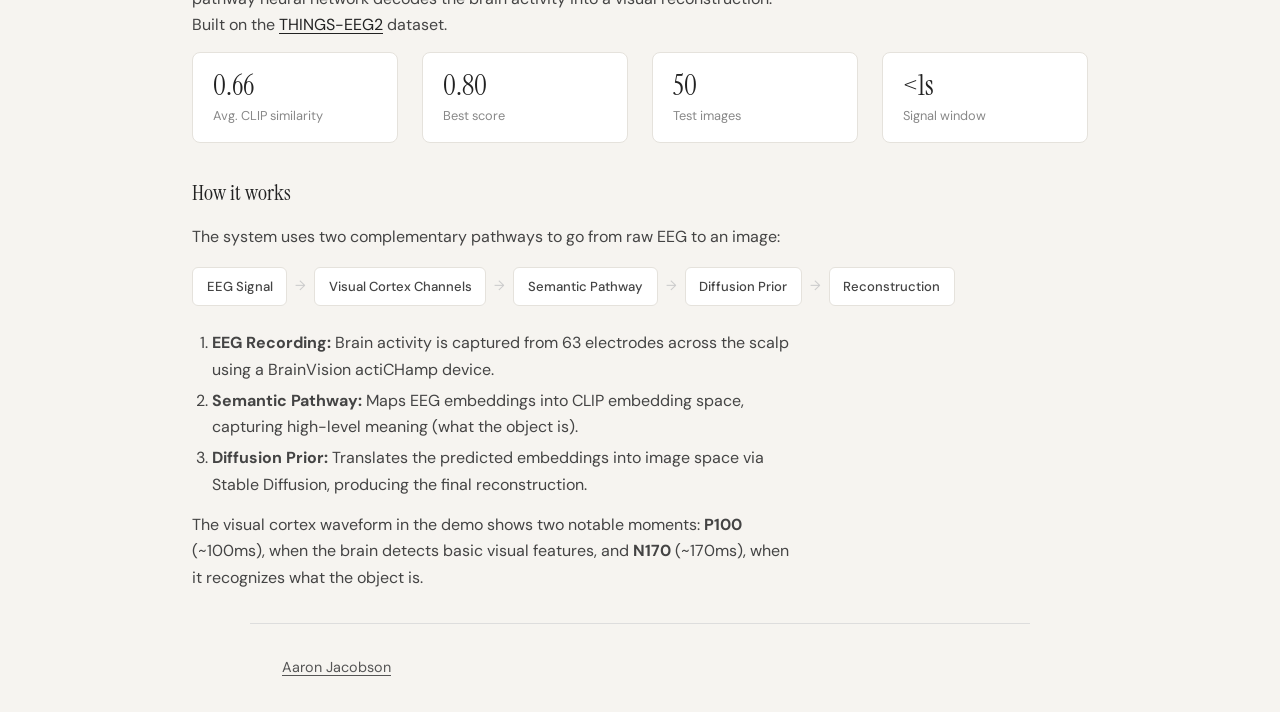
==== commit 36835878: "Explain what each column shows in the demo Co-Authored-By: Claude Opus 4.6 (1M context) <noreply@ant" ====
--- a/eeg-demo.html
+++ b/eeg-demo.html
@@ -78,9 +78,10 @@
 
     <section class="project-body">
       <p class="project-subtitle" style="margin-bottom:1.5rem">
-        Select a sample to watch the visual cortex respond in real time.
-        The waveform shows 8 electrodes over the back of the head, where
-        the brain processes vision.
+        Select a sample below. On the left is the recorded brain activity
+        from 8 visual cortex electrodes as the subject viewed the image.
+        In the middle is the AI's reconstruction from that brain activity alone.
+        On the right is what they actually saw.
       </p>
 
       <div class="sample-nav" id="sampleNav"></div>
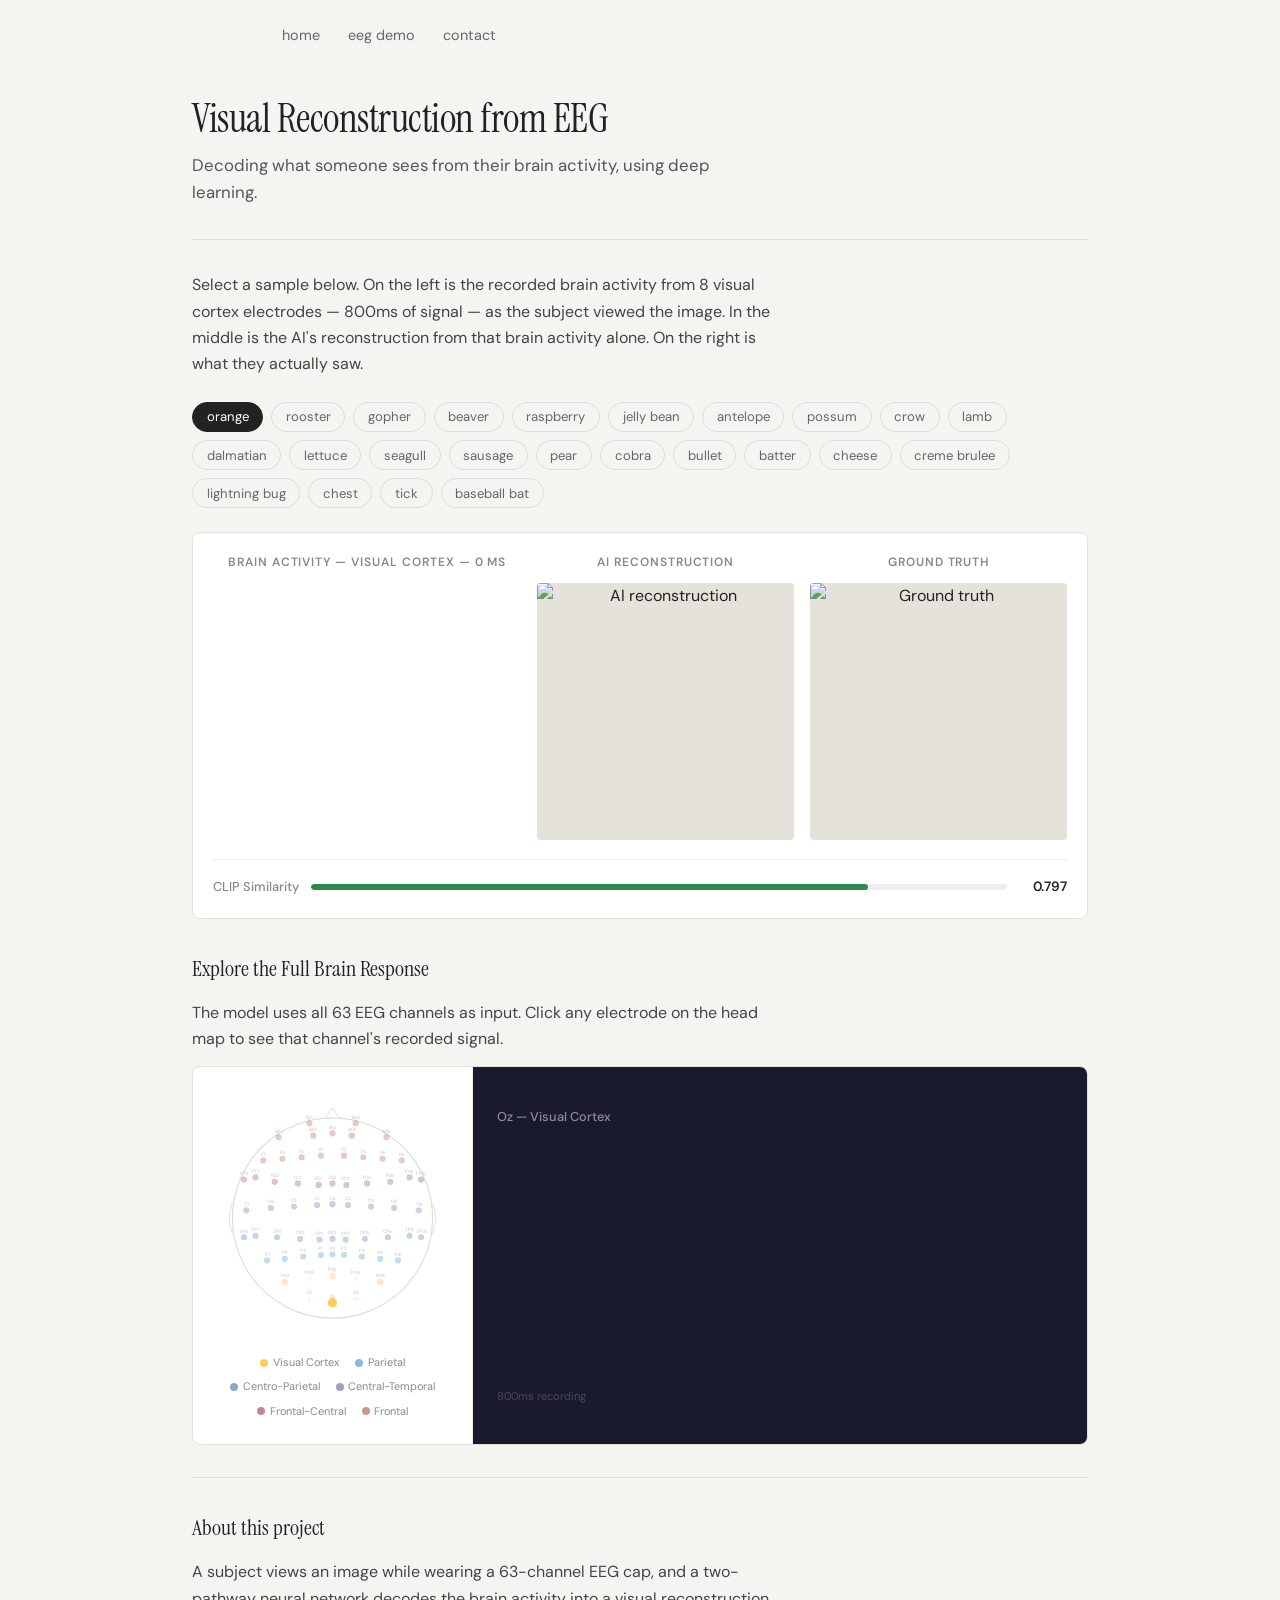
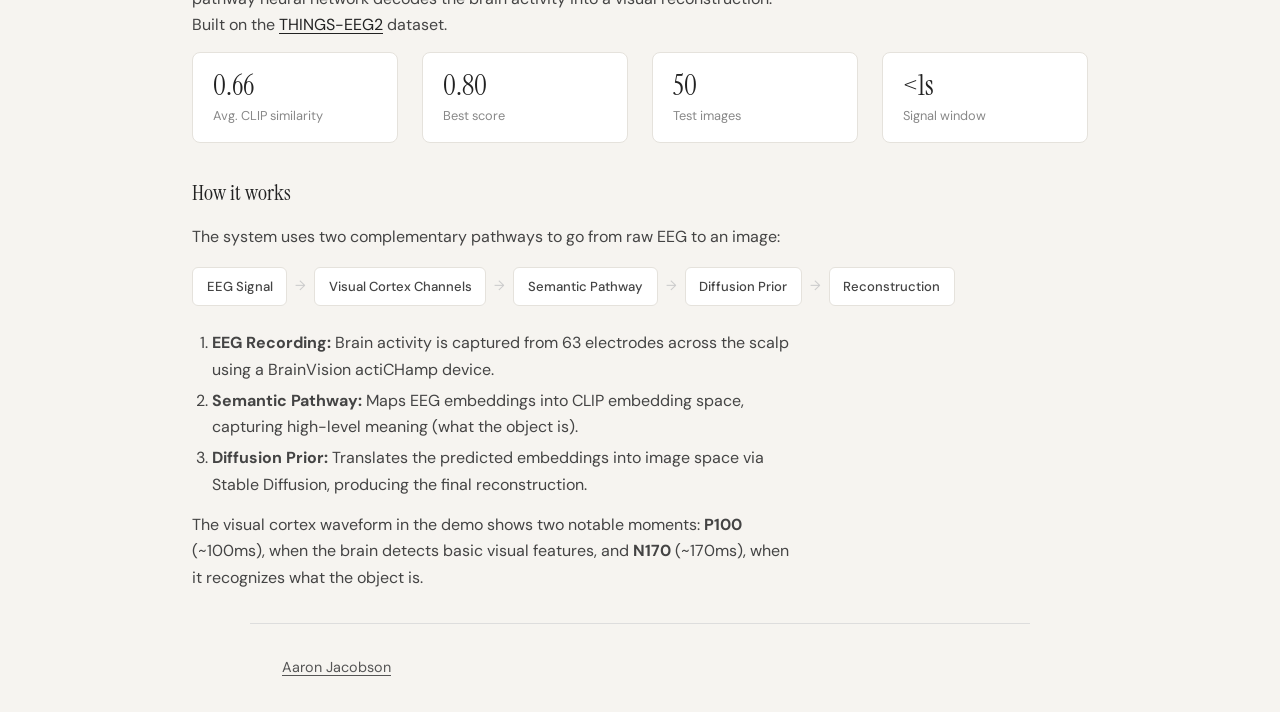
==== commit 58511551: "Add 800ms detail to intro Co-Authored-By: Claude Opus 4.6 (1M context) <noreply@anthropic.com>" ====
--- a/eeg-demo.html
+++ b/eeg-demo.html
@@ -79,7 +79,7 @@
     <section class="project-body">
       <p class="project-subtitle" style="margin-bottom:1.5rem">
         Select a sample below. On the left is the recorded brain activity
-        from 8 visual cortex electrodes as the subject viewed the image.
+        from 8 visual cortex electrodes &mdash; 800ms of signal &mdash; as the subject viewed the image.
         In the middle is the AI's reconstruction from that brain activity alone.
         On the right is what they actually saw.
       </p>
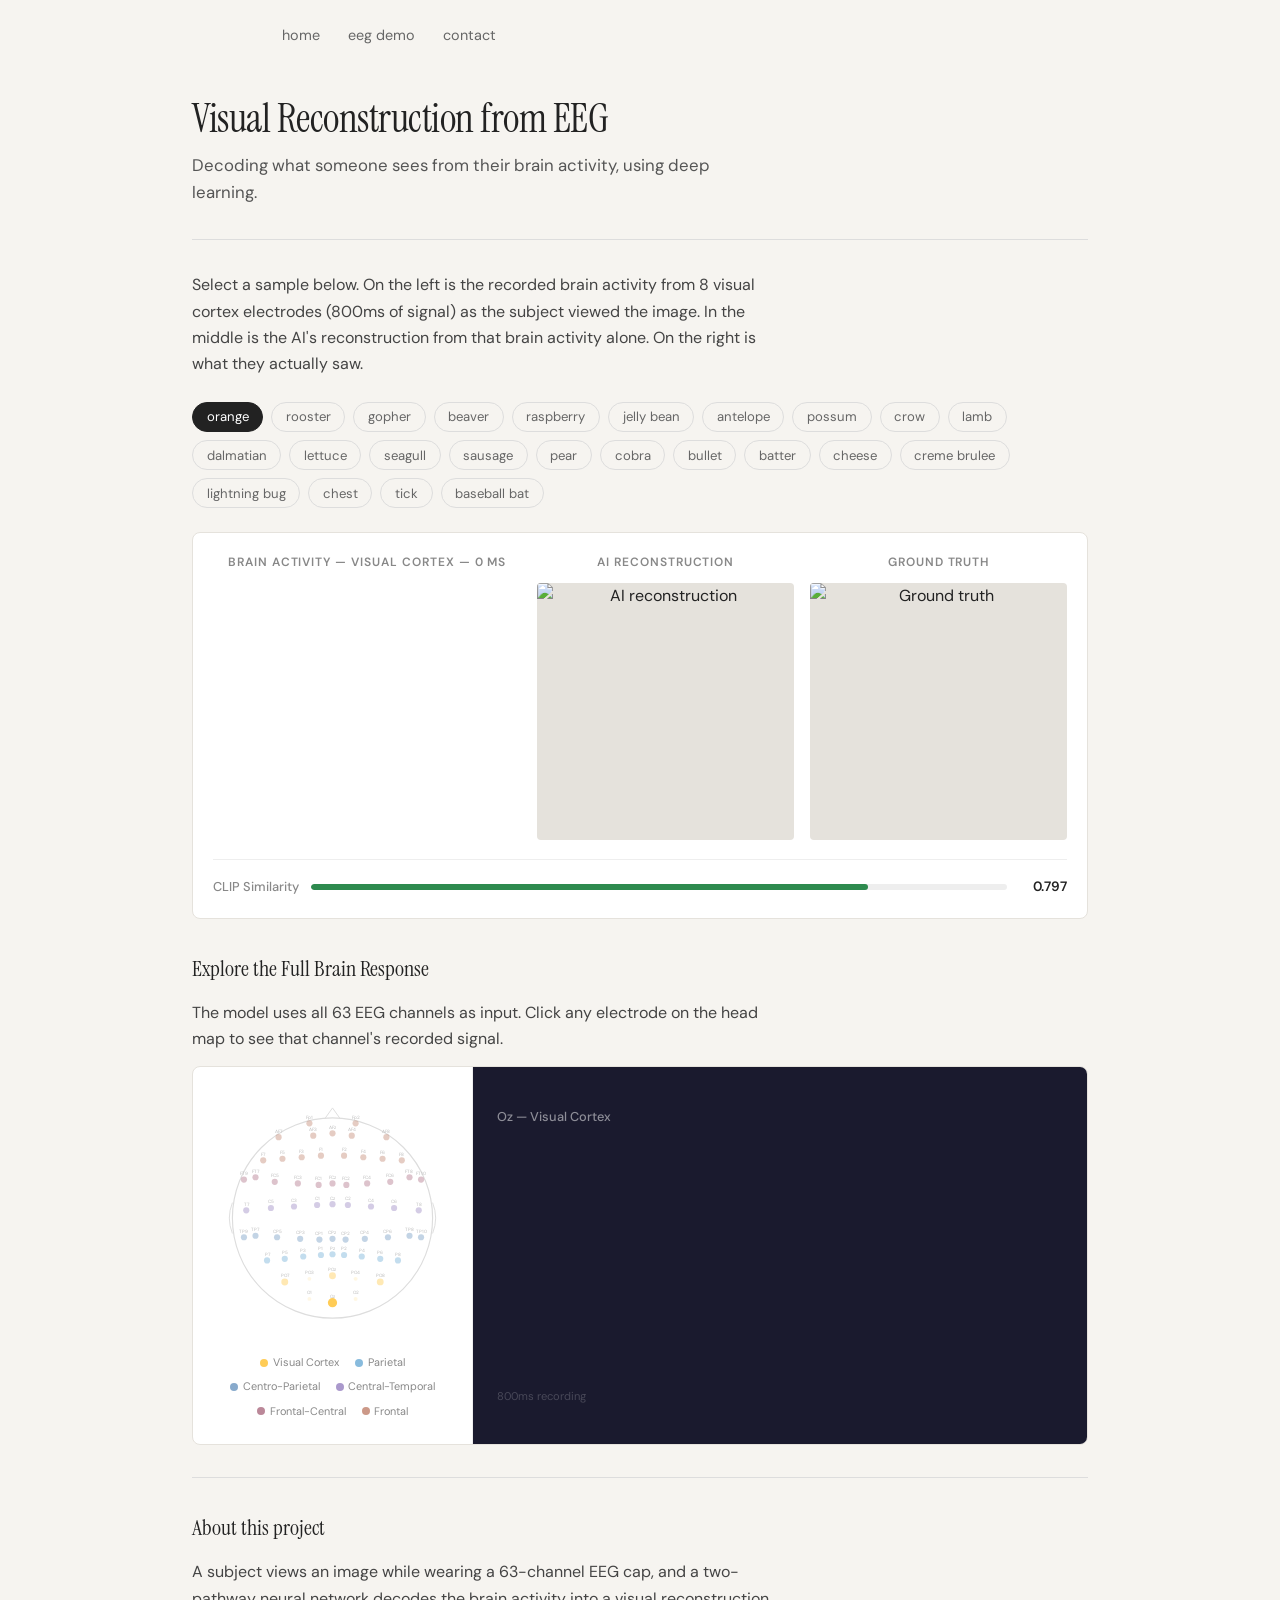
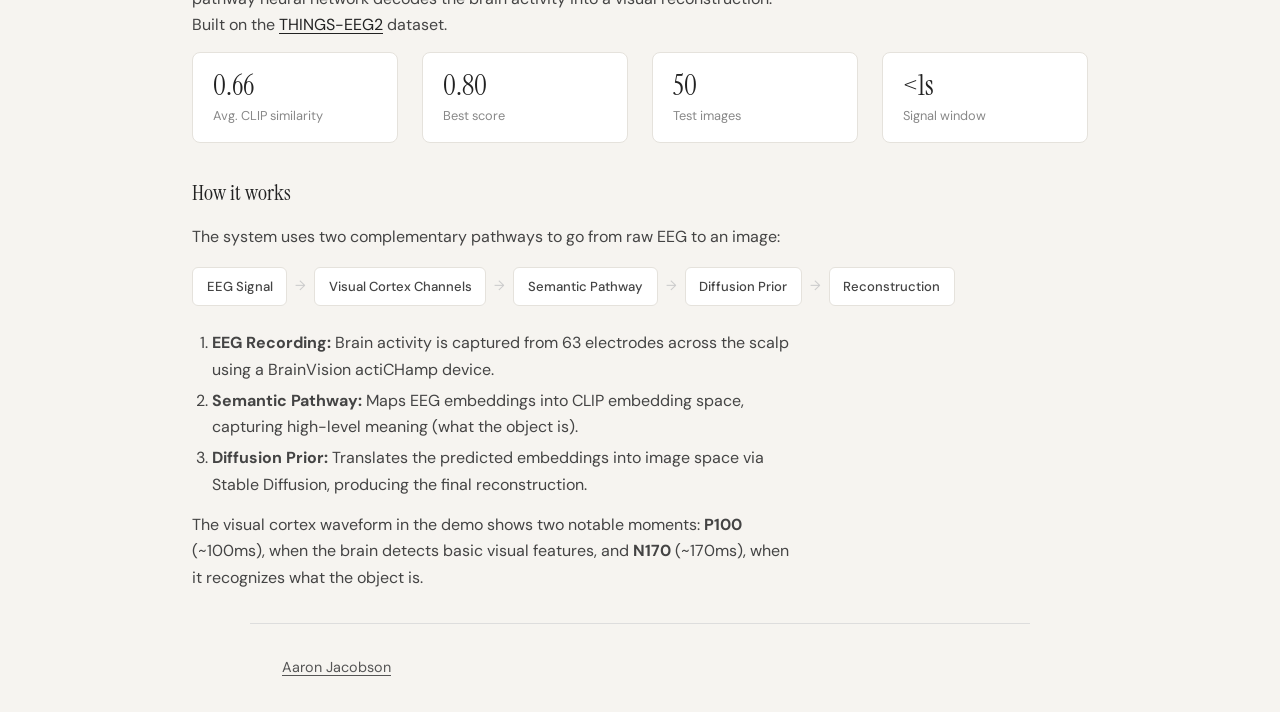
==== commit 06309209: "Em dashes to parentheses for 800ms Co-Authored-By: Claude Opus 4.6 (1M context) <noreply@anthropic.c" ====
--- a/eeg-demo.html
+++ b/eeg-demo.html
@@ -79,7 +79,7 @@
     <section class="project-body">
       <p class="project-subtitle" style="margin-bottom:1.5rem">
         Select a sample below. On the left is the recorded brain activity
-        from 8 visual cortex electrodes &mdash; 800ms of signal &mdash; as the subject viewed the image.
+        from 8 visual cortex electrodes (800ms of signal) as the subject viewed the image.
         In the middle is the AI's reconstruction from that brain activity alone.
         On the right is what they actually saw.
       </p>
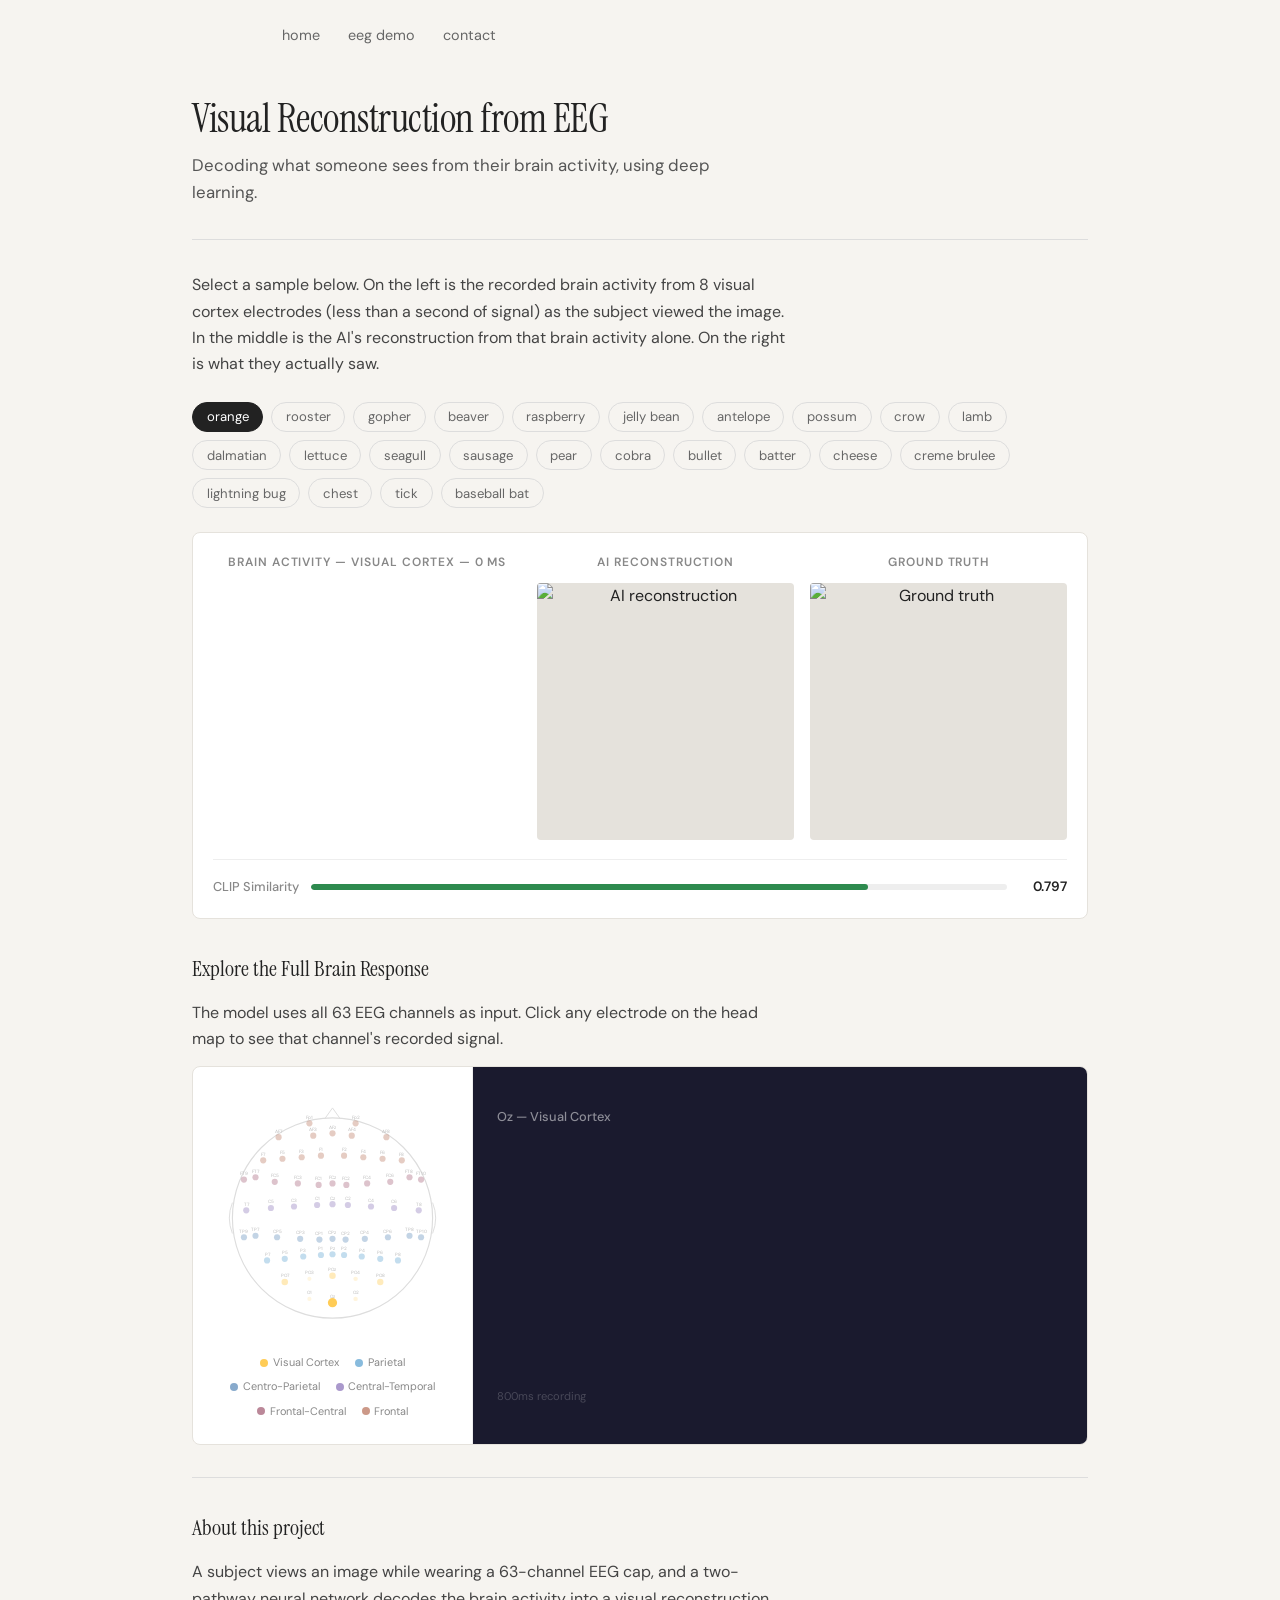
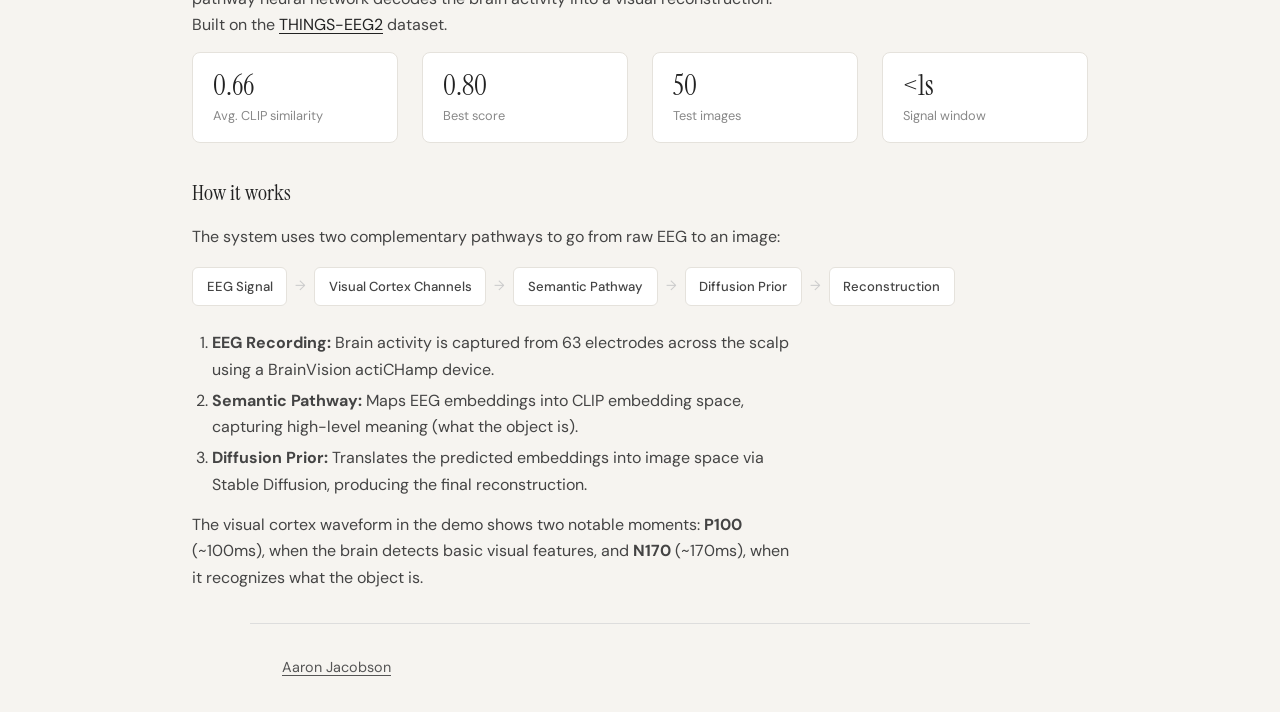
==== commit 76a100df: "800ms → less than a second Co-Authored-By: Claude Opus 4.6 (1M context) <noreply@anthropic.com>" ====
--- a/eeg-demo.html
+++ b/eeg-demo.html
@@ -79,7 +79,7 @@
     <section class="project-body">
       <p class="project-subtitle" style="margin-bottom:1.5rem">
         Select a sample below. On the left is the recorded brain activity
-        from 8 visual cortex electrodes (800ms of signal) as the subject viewed the image.
+        from 8 visual cortex electrodes (less than a second of signal) as the subject viewed the image.
         In the middle is the AI's reconstruction from that brain activity alone.
         On the right is what they actually saw.
       </p>
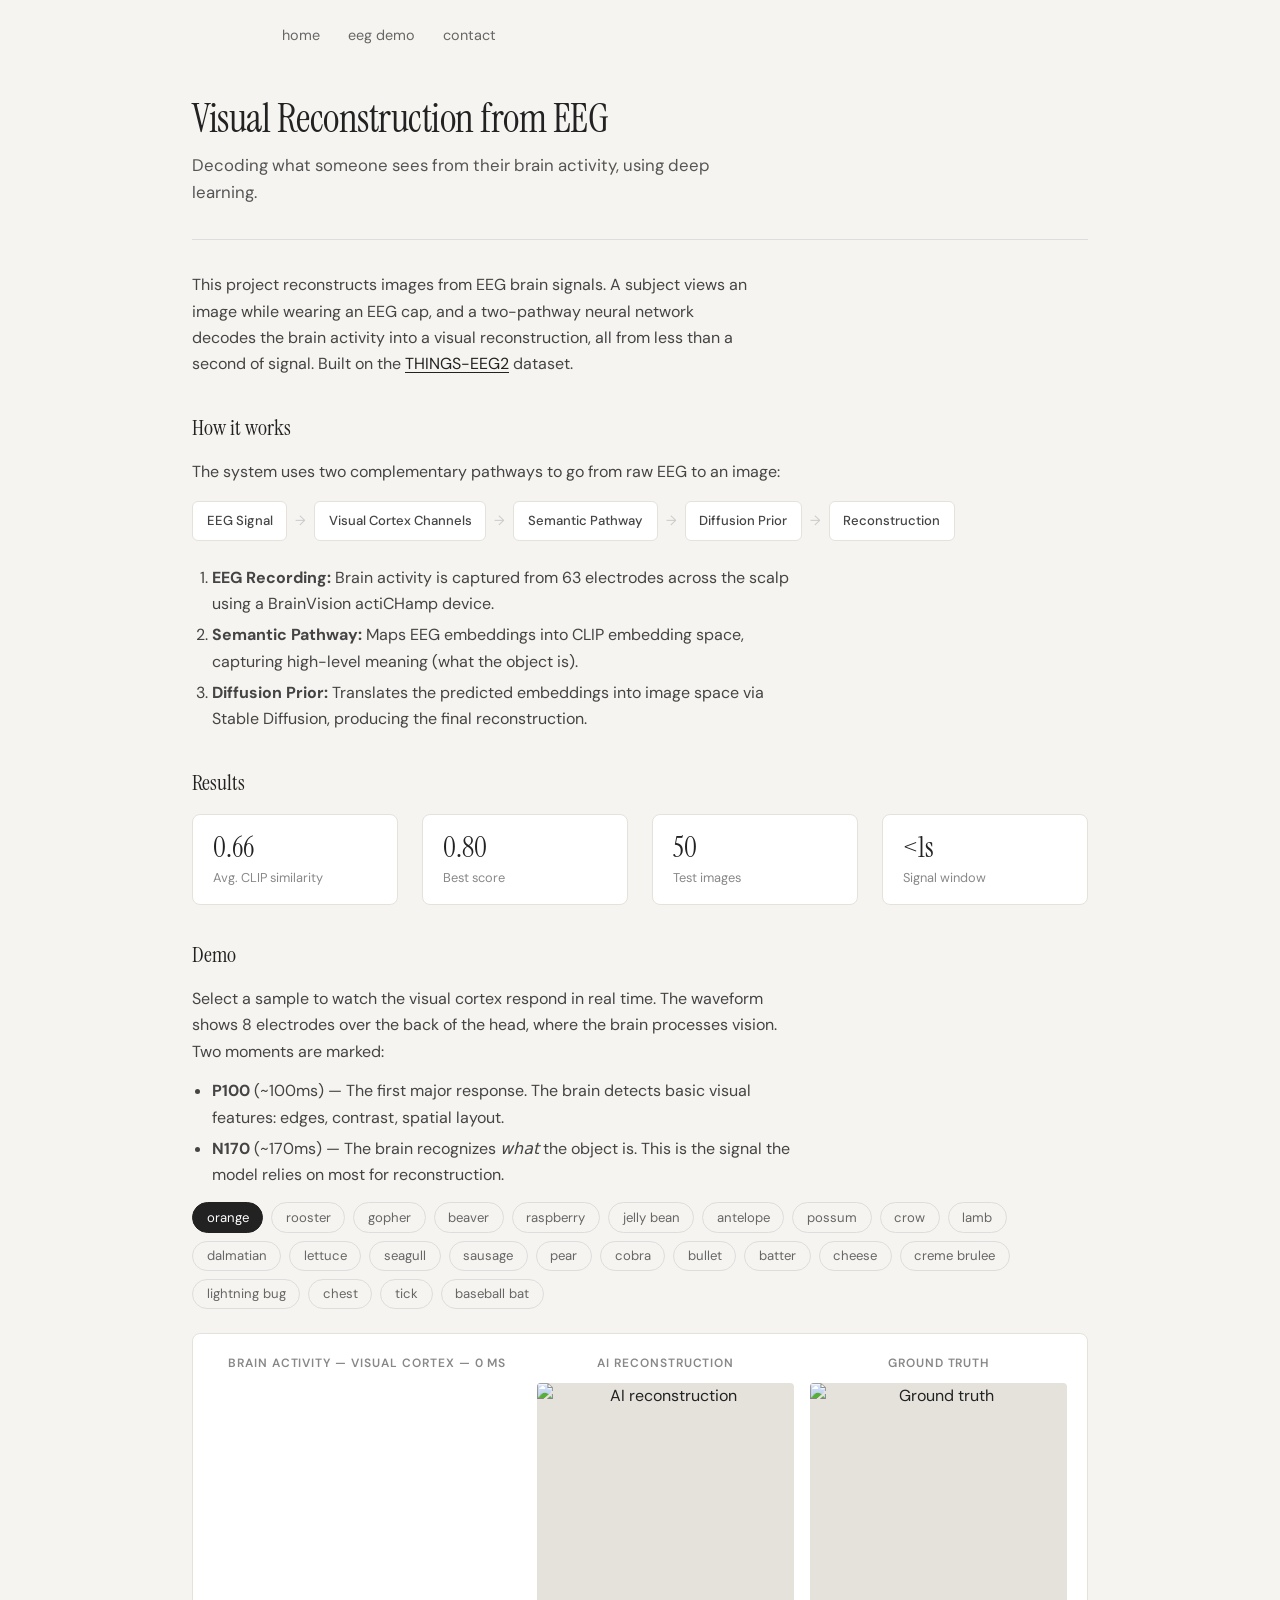
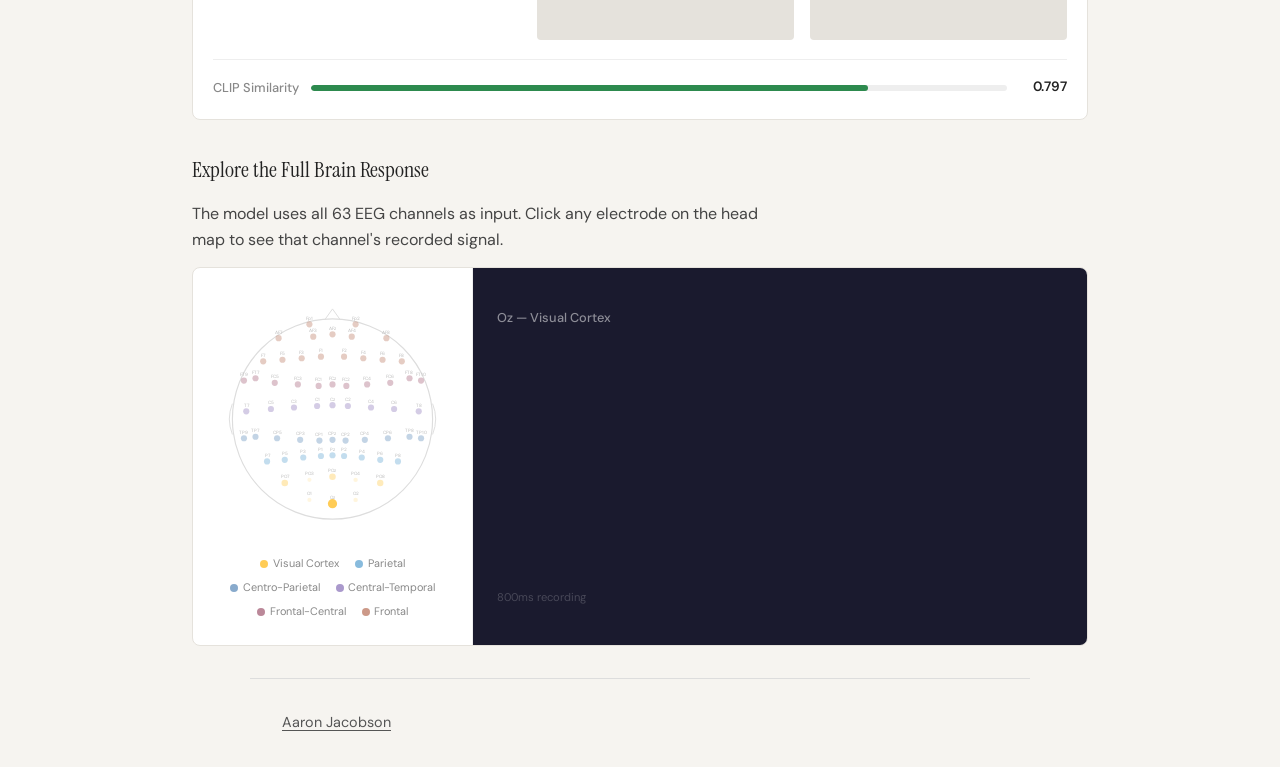
==== commit 956ce046: "Restore description-first layout Intro, how it works, results, demo explanation all above the demo a" ====
--- a/eeg-demo.html
+++ b/eeg-demo.html
@@ -77,12 +77,50 @@
     <hr>
 
     <section class="project-body">
-      <p class="project-subtitle" style="margin-bottom:1.5rem">
-        Select a sample below. On the left is the recorded brain activity
-        from 8 visual cortex electrodes (less than a second of signal) as the subject viewed the image.
-        In the middle is the AI's reconstruction from that brain activity alone.
-        On the right is what they actually saw.
+      <div class="eeg-intro">
+        <p>This project reconstructs images from EEG brain signals. A subject views an image while wearing an EEG cap, and a two-pathway neural network decodes the brain activity into a visual reconstruction, all from less than a second of signal. Built on the <a href="https://www.sciencedirect.com/science/article/pii/S1053811922008758">THINGS-EEG2</a> dataset.</p>
+      </div>
+
+      <h2>How it works</h2>
+      <p>The system uses two complementary pathways to go from raw EEG to an image:</p>
+      <div class="pipeline-diagram">
+        <span class="pipeline-node">EEG Signal</span>
+        <span class="pipeline-arrow">&rarr;</span>
+        <span class="pipeline-node">Visual Cortex Channels</span>
+        <span class="pipeline-arrow">&rarr;</span>
+        <span class="pipeline-node">Semantic Pathway</span>
+        <span class="pipeline-arrow">&rarr;</span>
+        <span class="pipeline-node">Diffusion Prior</span>
+        <span class="pipeline-arrow">&rarr;</span>
+        <span class="pipeline-node">Reconstruction</span>
+      </div>
+      <ol>
+        <li><strong>EEG Recording:</strong> Brain activity is captured from 63 electrodes across the scalp using a BrainVision actiCHamp device.</li>
+        <li><strong>Semantic Pathway:</strong> Maps EEG embeddings into CLIP embedding space, capturing high-level meaning (what the object is).</li>
+        <li><strong>Diffusion Prior:</strong> Translates the predicted embeddings into image space via Stable Diffusion, producing the final reconstruction.</li>
+      </ol>
+
+      <h2>Results</h2>
+      <div class="stats-row">
+        <div class="stat-card"><div class="stat-number">0.66</div><div class="stat-desc">Avg. CLIP similarity</div></div>
+        <div class="stat-card"><div class="stat-number">0.80</div><div class="stat-desc">Best score</div></div>
+        <div class="stat-card"><div class="stat-number">50</div><div class="stat-desc">Test images</div></div>
+        <div class="stat-card"><div class="stat-number">&lt;1s</div><div class="stat-desc">Signal window</div></div>
+      </div>
+
+      <h2>Demo</h2>
+      <p>
+        Select a sample to watch the visual cortex respond in real time.
+        The waveform shows 8 electrodes over the back of the head, where
+        the brain processes vision. Two moments are marked:
       </p>
+      <ul>
+        <li><strong>P100</strong> (~100ms) &mdash; The first major response.
+          The brain detects basic visual features: edges, contrast, spatial layout.</li>
+        <li><strong>N170</strong> (~170ms) &mdash; The brain recognizes
+          <em>what</em> the object is. This is the signal the model relies on most
+          for reconstruction.</li>
+      </ul>
 
       <div class="sample-nav" id="sampleNav"></div>
 
@@ -132,47 +170,6 @@
         </div>
       </div>
 
-      <hr>
-
-      <h2>About this project</h2>
-      <p>
-        A subject views an image while wearing a 63-channel EEG cap, and a
-        two-pathway neural network decodes the brain activity into a visual
-        reconstruction. Built on the
-        <a href="https://www.sciencedirect.com/science/article/pii/S1053811922008758">THINGS-EEG2</a> dataset.
-      </p>
-
-      <div class="stats-row">
-        <div class="stat-card"><div class="stat-number">0.66</div><div class="stat-desc">Avg. CLIP similarity</div></div>
-        <div class="stat-card"><div class="stat-number">0.80</div><div class="stat-desc">Best score</div></div>
-        <div class="stat-card"><div class="stat-number">50</div><div class="stat-desc">Test images</div></div>
-        <div class="stat-card"><div class="stat-number">&lt;1s</div><div class="stat-desc">Signal window</div></div>
-      </div>
-
-      <h2>How it works</h2>
-      <p>The system uses two complementary pathways to go from raw EEG to an image:</p>
-      <div class="pipeline-diagram">
-        <span class="pipeline-node">EEG Signal</span>
-        <span class="pipeline-arrow">&rarr;</span>
-        <span class="pipeline-node">Visual Cortex Channels</span>
-        <span class="pipeline-arrow">&rarr;</span>
-        <span class="pipeline-node">Semantic Pathway</span>
-        <span class="pipeline-arrow">&rarr;</span>
-        <span class="pipeline-node">Diffusion Prior</span>
-        <span class="pipeline-arrow">&rarr;</span>
-        <span class="pipeline-node">Reconstruction</span>
-      </div>
-      <ol>
-        <li><strong>EEG Recording:</strong> Brain activity is captured from 63 electrodes across the scalp using a BrainVision actiCHamp device.</li>
-        <li><strong>Semantic Pathway:</strong> Maps EEG embeddings into CLIP embedding space, capturing high-level meaning (what the object is).</li>
-        <li><strong>Diffusion Prior:</strong> Translates the predicted embeddings into image space via Stable Diffusion, producing the final reconstruction.</li>
-      </ol>
-
-      <p>
-        The visual cortex waveform in the demo shows two notable moments:
-        <strong>P100</strong> (~100ms), when the brain detects basic visual features,
-        and <strong>N170</strong> (~170ms), when it recognizes what the object is.
-      </p>
 
     </section>
   </main>
